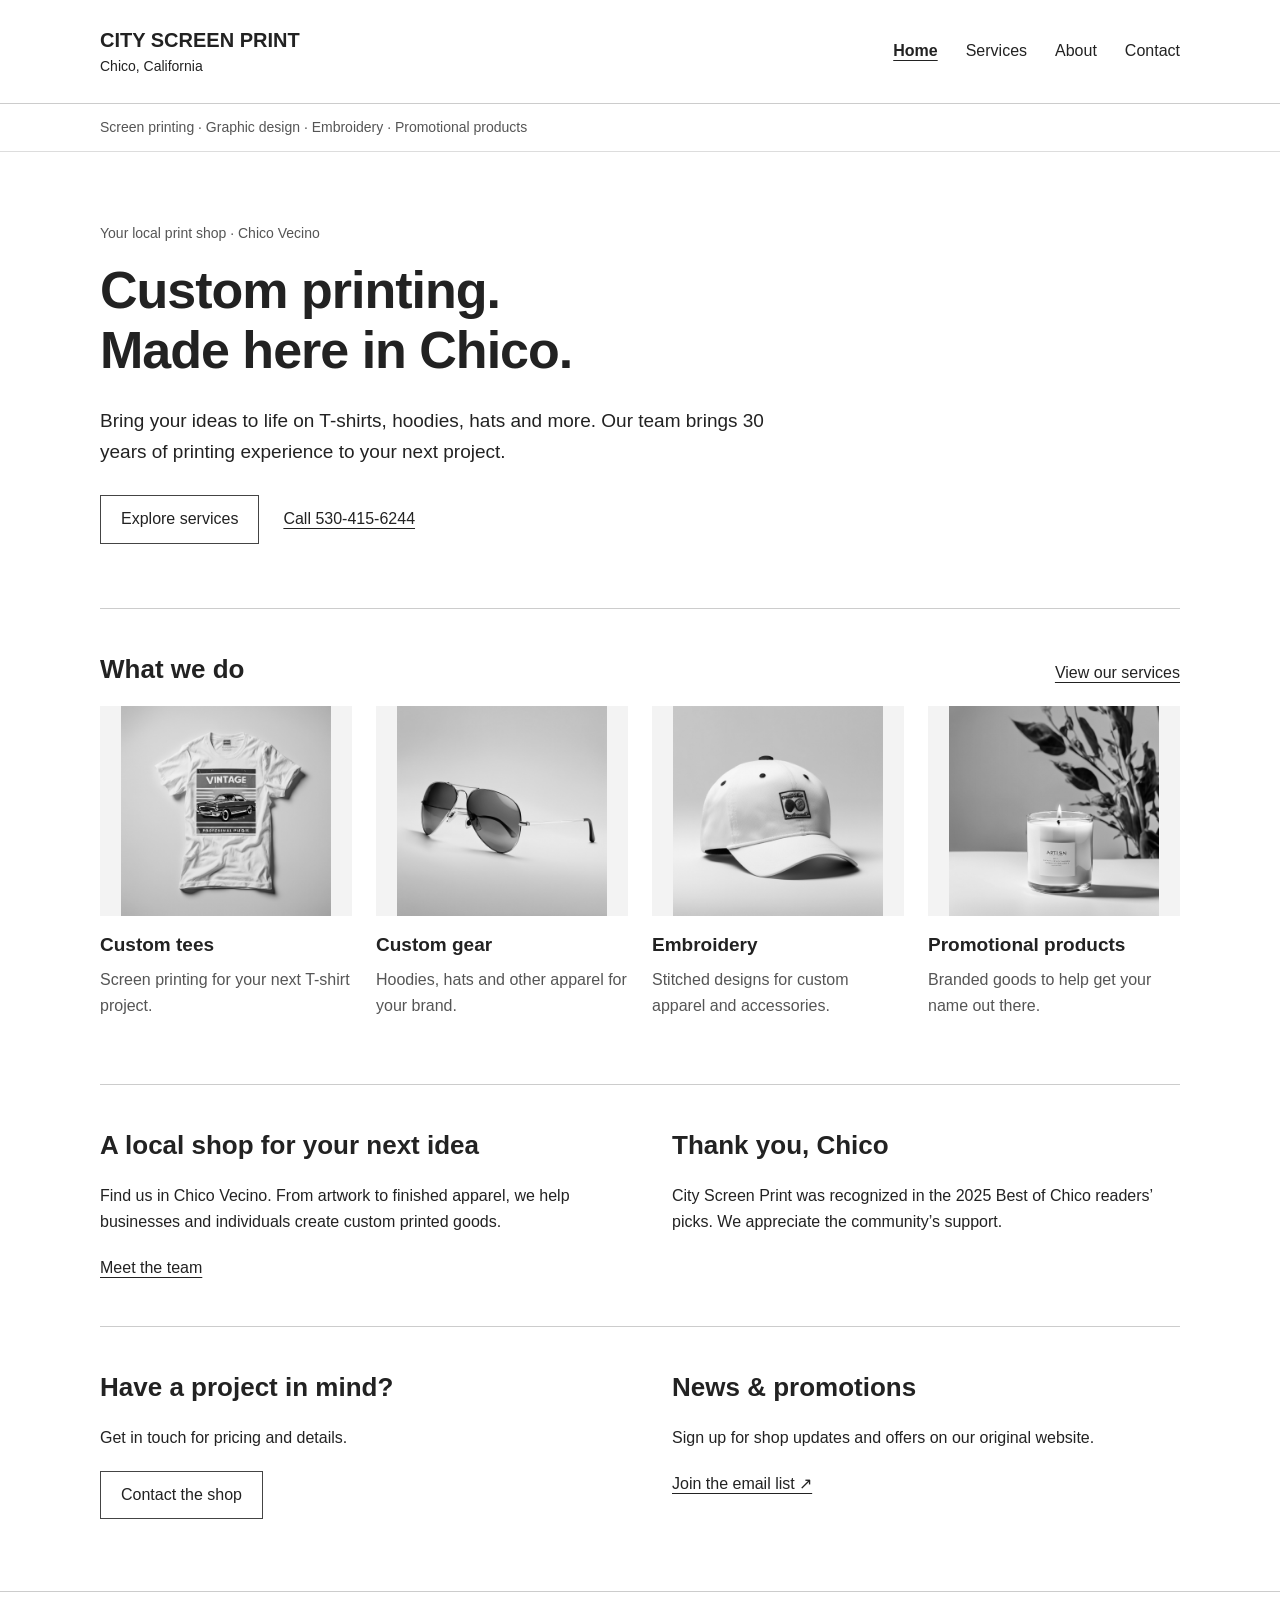
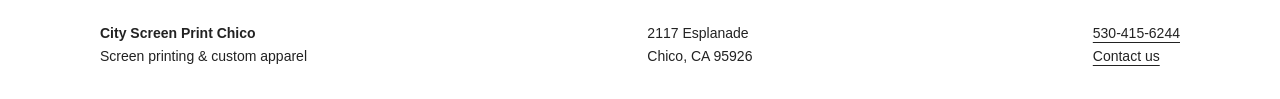
==== index.html @ 91cf28b9 "Publish City Screen Print static website" ====
<!doctype html><html lang="en"><head><meta charset="utf-8"><meta name="viewport" content="width=device-width,initial-scale=1"><title>Home | City Screen Print Chico</title><meta name="description" content="Screen printing, graphic design, embroidery and promotional products in Chico, California."><link rel="stylesheet" href="styles.css"><link rel="icon" type="image/svg+xml" href="data:image/svg+xml,%3Csvg xmlns='http://www.w3.org/2000/svg' viewBox='0 0 32 32'%3E%3Crect width='32' height='32' fill='%23222'/%3E%3Ctext x='16' y='23' text-anchor='middle' fill='white' font-family='Arial' font-size='22'%3EC%3C/text%3E%3C/svg%3E"></head><body><a class="skip" href="#main">Skip to content</a><header><div class="wrap header"><a class="brand" href="index.html">CITY SCREEN PRINT<small>Chico, California</small></a><nav aria-label="Main navigation"><a href="index.html" aria-current="page">Home</a><a href="services.html">Services</a><a href="about.html">About</a><a href="contact.html">Contact</a></nav></div></header><div class="strap"><div class="wrap">Screen printing · Graphic design · Embroidery · Promotional products</div></div><main id="main" class="wrap"><div class="hero"><p class="eyebrow">Your local print shop · Chico Vecino</p><h1>Custom printing.<br>Made here in Chico.</h1><p class="lead">Bring your ideas to life on T-shirts, hoodies, hats and more. Our team brings 30 years of printing experience to your next project.</p><div class="actions"><a class="button" href="services.html">Explore services</a><a href="tel:+15304156244">Call 530-415-6244</a></div></div><section class="band"><div class="section-top"><h2>What we do</h2><a href="services.html">View our services</a></div><div class="grid"><article><img src="assets/tees.png" alt="Custom tees" width="286" height="335"><h3>Custom tees</h3><p>Screen printing for your next T-shirt project.</p></article><article><img src="assets/gear.png" alt="Custom gear" width="286" height="335"><h3>Custom gear</h3><p>Hoodies, hats and other apparel for your brand.</p></article><article><img src="assets/embroidery.png" alt="Embroidery" width="286" height="335"><h3>Embroidery</h3><p>Stitched designs for custom apparel and accessories.</p></article><article><img src="assets/goods.png" alt="Promotional products" width="286" height="335"><h3>Promotional products</h3><p>Branded goods to help get your name out there.</p></article></div></section><section class="band split"><div><h2>A local shop for your next idea</h2><p>Find us in Chico Vecino. From artwork to finished apparel, we help businesses and individuals create custom printed goods.</p><a href="about.html">Meet the team</a></div><div><h2>Thank you, Chico</h2><p>City Screen Print was recognized in the 2025 Best of Chico readers’ picks. We appreciate the community’s support.</p></div></section><section class="band split"><div><h2>Have a project in mind?</h2><p>Get in touch for pricing and details.</p><a class="button" href="contact.html">Contact the shop</a></div><div><h2>News & promotions</h2><p>Sign up for shop updates and offers on our original website.</p><a href="https://www.cityscreenprintchico.com/home" target="_blank" rel="noopener">Join the email list ↗</a></div></section></main><footer><div class="wrap footer"><div><strong>City Screen Print Chico</strong><br>Screen printing & custom apparel</div><address>2117 Esplanade<br>Chico, CA 95926</address><div><a href="tel:+15304156244">530-415-6244</a><br><a href="contact.html">Contact us</a></div></div></footer></body></html>
---- styles.css ----
*{box-sizing:border-box}html{scroll-behavior:smooth}body{margin:0;background:#fff;color:#222;font:16px/1.65 Arial,Helvetica,sans-serif}a{color:inherit;text-underline-offset:4px}a:hover{color:#666}a:focus-visible,button:focus-visible{outline:2px solid #222;outline-offset:5px}.wrap{width:min(1080px,calc(100% - 48px));margin:auto}header{border-bottom:1px solid #ccc}.header{display:flex;align-items:center;justify-content:space-between;gap:30px;padding:28px 0}.brand{font-size:20px;font-weight:bold;line-height:1.2;text-decoration:none}.brand small{display:block;font-size:14px;font-weight:normal;margin-top:6px}nav{display:flex;gap:28px;flex-wrap:wrap}nav a{text-decoration:none}nav a[aria-current=page]{text-decoration:underline;font-weight:bold}.strap{padding:12px 0;border-bottom:1px solid #ddd;font-size:14px;color:#555}.hero{padding:70px 0 64px;max-width:750px}.eyebrow{font-size:14px;color:#555;margin:0 0 16px}h1{font-size:clamp(32px,5vw,52px);line-height:1.15;letter-spacing:-1px;margin:0 0 24px}h2{font-size:26px;line-height:1.3;margin:0 0 20px}h3{font-size:19px;line-height:1.4;margin:16px 0 8px}p{margin:0 0 20px}.lead{font-size:19px;max-width:670px}.button{display:inline-block;border:1px solid #444;padding:10px 20px;text-decoration:none;font:inherit;background:white}.button:hover{background:#eee;color:#222}.actions{display:flex;align-items:center;gap:24px;flex-wrap:wrap;margin-top:28px}section.band{padding:44px 0;border-top:1px solid #ccc}.section-top{display:flex;justify-content:space-between;align-items:baseline;gap:20px}.grid{display:grid;grid-template-columns:repeat(4,1fr);gap:24px}.grid img{display:block;width:100%;height:210px;object-fit:contain;filter:grayscale(1);background:#f3f3f3}.grid p{font-size:16px;color:#555}.split{display:grid;grid-template-columns:1fr 1fr;gap:64px}.portrait{width:100%;max-height:420px;object-fit:cover;filter:grayscale(1)}.muted{color:#555}.notice{border:1px solid #ccc;padding:24px}.page{padding:60px 0}.page>h1{margin-bottom:24px}.page-intro{max-width:700px;margin-bottom:40px}footer{border-top:1px solid #ccc;padding:30px 0;margin-top:28px}.footer{display:flex;justify-content:space-between;gap:24px;flex-wrap:wrap;font-size:14px}address{font-style:normal}.skip{position:absolute;left:16px;top:-100px;background:#fff;padding:10px}.skip:focus{top:10px} @media(max-width:700px){.wrap{width:calc(100% - 32px)}.header{align-items:flex-start;flex-direction:column;gap:24px;padding:24px 0}nav{gap:24px}.strap{font-size:12px}.hero{padding:44px 0}.grid{grid-template-columns:repeat(2,1fr);gap:20px}.grid img{height:180px}.split{grid-template-columns:1fr;gap:30px}.page{padding:40px 0}.section-top{display:block}.section-top>a{display:inline-block;margin-bottom:22px}}@media(prefers-reduced-motion:reduce){html{scroll-behavior:auto}}
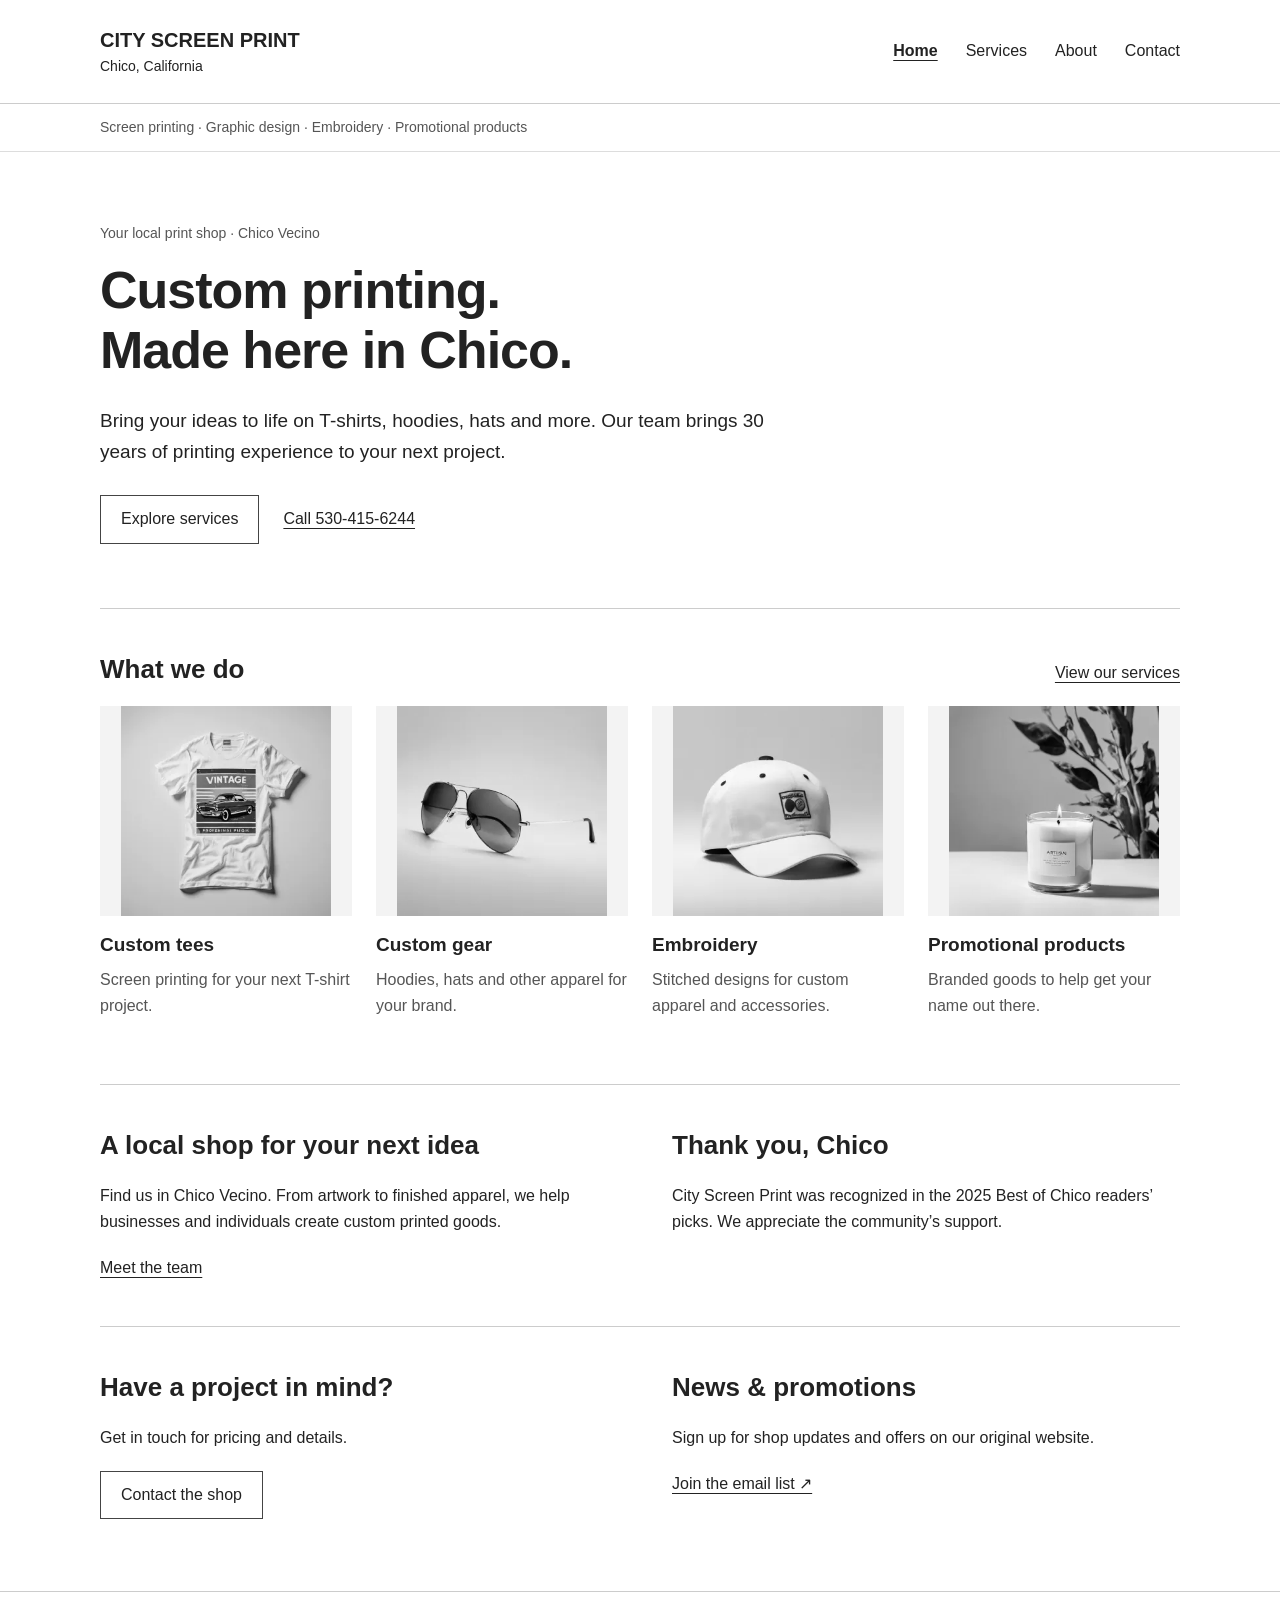
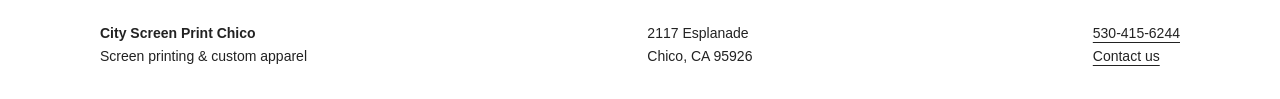
==== commit e89a863e: "Optimize images with responsive WebP and lazy loading" ====
--- a/index.html
+++ b/index.html
@@ -1 +1 @@
-<!doctype html><html lang="en"><head><meta charset="utf-8"><meta name="viewport" content="width=device-width,initial-scale=1"><title>Home | City Screen Print Chico</title><meta name="description" content="Screen printing, graphic design, embroidery and promotional products in Chico, California."><link rel="stylesheet" href="styles.css"><link rel="icon" type="image/svg+xml" href="data:image/svg+xml,%3Csvg xmlns='http://www.w3.org/2000/svg' viewBox='0 0 32 32'%3E%3Crect width='32' height='32' fill='%23222'/%3E%3Ctext x='16' y='23' text-anchor='middle' fill='white' font-family='Arial' font-size='22'%3EC%3C/text%3E%3C/svg%3E"></head><body><a class="skip" href="#main">Skip to content</a><header><div class="wrap header"><a class="brand" href="index.html">CITY SCREEN PRINT<small>Chico, California</small></a><nav aria-label="Main navigation"><a href="index.html" aria-current="page">Home</a><a href="services.html">Services</a><a href="about.html">About</a><a href="contact.html">Contact</a></nav></div></header><div class="strap"><div class="wrap">Screen printing · Graphic design · Embroidery · Promotional products</div></div><main id="main" class="wrap"><div class="hero"><p class="eyebrow">Your local print shop · Chico Vecino</p><h1>Custom printing.<br>Made here in Chico.</h1><p class="lead">Bring your ideas to life on T-shirts, hoodies, hats and more. Our team brings 30 years of printing experience to your next project.</p><div class="actions"><a class="button" href="services.html">Explore services</a><a href="tel:+15304156244">Call 530-415-6244</a></div></div><section class="band"><div class="section-top"><h2>What we do</h2><a href="services.html">View our services</a></div><div class="grid"><article><img src="assets/tees.png" alt="Custom tees" width="286" height="335"><h3>Custom tees</h3><p>Screen printing for your next T-shirt project.</p></article><article><img src="assets/gear.png" alt="Custom gear" width="286" height="335"><h3>Custom gear</h3><p>Hoodies, hats and other apparel for your brand.</p></article><article><img src="assets/embroidery.png" alt="Embroidery" width="286" height="335"><h3>Embroidery</h3><p>Stitched designs for custom apparel and accessories.</p></article><article><img src="assets/goods.png" alt="Promotional products" width="286" height="335"><h3>Promotional products</h3><p>Branded goods to help get your name out there.</p></article></div></section><section class="band split"><div><h2>A local shop for your next idea</h2><p>Find us in Chico Vecino. From artwork to finished apparel, we help businesses and individuals create custom printed goods.</p><a href="about.html">Meet the team</a></div><div><h2>Thank you, Chico</h2><p>City Screen Print was recognized in the 2025 Best of Chico readers’ picks. We appreciate the community’s support.</p></div></section><section class="band split"><div><h2>Have a project in mind?</h2><p>Get in touch for pricing and details.</p><a class="button" href="contact.html">Contact the shop</a></div><div><h2>News & promotions</h2><p>Sign up for shop updates and offers on our original website.</p><a href="https://www.cityscreenprintchico.com/home" target="_blank" rel="noopener">Join the email list ↗</a></div></section></main><footer><div class="wrap footer"><div><strong>City Screen Print Chico</strong><br>Screen printing & custom apparel</div><address>2117 Esplanade<br>Chico, CA 95926</address><div><a href="tel:+15304156244">530-415-6244</a><br><a href="contact.html">Contact us</a></div></div></footer></body></html>+<!doctype html><html lang="en"><head><meta charset="utf-8"><meta name="viewport" content="width=device-width,initial-scale=1"><title>Home | City Screen Print Chico</title><meta name="description" content="Screen printing, graphic design, embroidery and promotional products in Chico, California."><link rel="stylesheet" href="./styles.css"><link rel="icon" type="image/svg+xml" href="data:image/svg+xml,%3Csvg xmlns='http://www.w3.org/2000/svg' viewBox='0 0 32 32'%3E%3Crect width='32' height='32' fill='%23222'/%3E%3Ctext x='16' y='23' text-anchor='middle' fill='white' font-family='Arial' font-size='22'%3EC%3C/text%3E%3C/svg%3E"><script src="./bigDrumUtilities.js"></script></head><body><a class="skip" href="#main">Skip to content</a><header><div class="wrap header"><a class="brand" href="./">CITY SCREEN PRINT<small>Chico, California</small></a><nav aria-label="Main navigation"><a href="./" aria-current="page">Home</a><a href="./services/">Services</a><a href="./about/">About</a><a href="./contact/">Contact</a></nav></div></header><div class="strap"><div class="wrap">Screen printing · Graphic design · Embroidery · Promotional products</div></div><main id="main" class="wrap"><div class="hero"><p class="eyebrow">Your local print shop · Chico Vecino</p><h1>Custom printing.<br>Made here in Chico.</h1><p class="lead">Bring your ideas to life on T-shirts, hoodies, hats and more. Our team brings 30 years of printing experience to your next project.</p><div class="actions"><a class="button" href="./services/">Explore services</a><a href="tel:+15304156244">Call 530-415-6244</a></div></div><section class="band"><div class="section-top"><h2>What we do</h2><a href="./services/">View our services</a></div><div class="grid"><article><img src="./assets/tees.webp" alt="Custom tees" width="286" height="335" srcset="./assets/tees-small.webp 320w, ./assets/tees.webp 640w" sizes="(max-width: 700px) calc((100vw - 52px) / 2), (max-width: 1128px) calc((100vw - 120px) / 4), 252px" decoding="async" loading="lazy"><h3>Custom tees</h3><p>Screen printing for your next T-shirt project.</p></article><article><img src="./assets/gear.webp" alt="Custom gear" width="286" height="335" srcset="./assets/gear-small.webp 320w, ./assets/gear.webp 640w" sizes="(max-width: 700px) calc((100vw - 52px) / 2), (max-width: 1128px) calc((100vw - 120px) / 4), 252px" decoding="async" loading="lazy"><h3>Custom gear</h3><p>Hoodies, hats and other apparel for your brand.</p></article><article><img src="./assets/embroidery.webp" alt="Embroidery" width="286" height="335" srcset="./assets/embroidery-small.webp 320w, ./assets/embroidery.webp 640w" sizes="(max-width: 700px) calc((100vw - 52px) / 2), (max-width: 1128px) calc((100vw - 120px) / 4), 252px" decoding="async" loading="lazy"><h3>Embroidery</h3><p>Stitched designs for custom apparel and accessories.</p></article><article><img src="./assets/goods.webp" alt="Promotional products" width="286" height="335" srcset="./assets/goods-small.webp 320w, ./assets/goods.webp 640w" sizes="(max-width: 700px) calc((100vw - 52px) / 2), (max-width: 1128px) calc((100vw - 120px) / 4), 252px" decoding="async" loading="lazy"><h3>Promotional products</h3><p>Branded goods to help get your name out there.</p></article></div></section><section class="band split"><div><h2>A local shop for your next idea</h2><p>Find us in Chico Vecino. From artwork to finished apparel, we help businesses and individuals create custom printed goods.</p><a href="./about/">Meet the team</a></div><div><h2>Thank you, Chico</h2><p>City Screen Print was recognized in the 2025 Best of Chico readers’ picks. We appreciate the community’s support.</p></div></section><section class="band split"><div><h2>Have a project in mind?</h2><p>Get in touch for pricing and details.</p><a class="button" href="./contact/">Contact the shop</a></div><div><h2>News & promotions</h2><p>Sign up for shop updates and offers on our original website.</p><a href="https://www.cityscreenprintchico.com/home" target="_blank" rel="noopener">Join the email list ↗</a></div></section></main><footer><div class="wrap footer"><div><strong>City Screen Print Chico</strong><br>Screen printing & custom apparel</div><address>2117 Esplanade<br>Chico, CA 95926</address><div><a href="tel:+15304156244">530-415-6244</a><br><a href="./contact/">Contact us</a></div></div></footer></body></html>
--- a/styles.css
+++ b/styles.css
@@ -1 +1,3 @@
-*{box-sizing:border-box}html{scroll-behavior:smooth}body{margin:0;background:#fff;color:#222;font:16px/1.65 Arial,Helvetica,sans-serif}a{color:inherit;text-underline-offset:4px}a:hover{color:#666}a:focus-visible,button:focus-visible{outline:2px solid #222;outline-offset:5px}.wrap{width:min(1080px,calc(100% - 48px));margin:auto}header{border-bottom:1px solid #ccc}.header{display:flex;align-items:center;justify-content:space-between;gap:30px;padding:28px 0}.brand{font-size:20px;font-weight:bold;line-height:1.2;text-decoration:none}.brand small{display:block;font-size:14px;font-weight:normal;margin-top:6px}nav{display:flex;gap:28px;flex-wrap:wrap}nav a{text-decoration:none}nav a[aria-current=page]{text-decoration:underline;font-weight:bold}.strap{padding:12px 0;border-bottom:1px solid #ddd;font-size:14px;color:#555}.hero{padding:70px 0 64px;max-width:750px}.eyebrow{font-size:14px;color:#555;margin:0 0 16px}h1{font-size:clamp(32px,5vw,52px);line-height:1.15;letter-spacing:-1px;margin:0 0 24px}h2{font-size:26px;line-height:1.3;margin:0 0 20px}h3{font-size:19px;line-height:1.4;margin:16px 0 8px}p{margin:0 0 20px}.lead{font-size:19px;max-width:670px}.button{display:inline-block;border:1px solid #444;padding:10px 20px;text-decoration:none;font:inherit;background:white}.button:hover{background:#eee;color:#222}.actions{display:flex;align-items:center;gap:24px;flex-wrap:wrap;margin-top:28px}section.band{padding:44px 0;border-top:1px solid #ccc}.section-top{display:flex;justify-content:space-between;align-items:baseline;gap:20px}.grid{display:grid;grid-template-columns:repeat(4,1fr);gap:24px}.grid img{display:block;width:100%;height:210px;object-fit:contain;filter:grayscale(1);background:#f3f3f3}.grid p{font-size:16px;color:#555}.split{display:grid;grid-template-columns:1fr 1fr;gap:64px}.portrait{width:100%;max-height:420px;object-fit:cover;filter:grayscale(1)}.muted{color:#555}.notice{border:1px solid #ccc;padding:24px}.page{padding:60px 0}.page>h1{margin-bottom:24px}.page-intro{max-width:700px;margin-bottom:40px}footer{border-top:1px solid #ccc;padding:30px 0;margin-top:28px}.footer{display:flex;justify-content:space-between;gap:24px;flex-wrap:wrap;font-size:14px}address{font-style:normal}.skip{position:absolute;left:16px;top:-100px;background:#fff;padding:10px}.skip:focus{top:10px} @media(max-width:700px){.wrap{width:calc(100% - 32px)}.header{align-items:flex-start;flex-direction:column;gap:24px;padding:24px 0}nav{gap:24px}.strap{font-size:12px}.hero{padding:44px 0}.grid{grid-template-columns:repeat(2,1fr);gap:20px}.grid img{height:180px}.split{grid-template-columns:1fr;gap:30px}.page{padding:40px 0}.section-top{display:block}.section-top>a{display:inline-block;margin-bottom:22px}}@media(prefers-reduced-motion:reduce){html{scroll-behavior:auto}}+*{box-sizing:border-box}html{scroll-behavior:smooth}body{margin:0;background:#fff;color:#222;font:16px/1.65 Arial,Helvetica,sans-serif}a{color:inherit;text-underline-offset:4px}a:hover{color:#666}a:focus-visible,button:focus-visible{outline:2px solid #222;outline-offset:5px}.wrap{width:min(1080px,calc(100% - 48px));margin:auto}header{border-bottom:1px solid #ccc}.header{display:flex;align-items:center;justify-content:space-between;gap:30px;padding:28px 0}.brand{font-size:20px;font-weight:bold;line-height:1.2;text-decoration:none}.brand small{display:block;font-size:14px;font-weight:normal;margin-top:6px}nav{display:flex;gap:28px;flex-wrap:wrap}nav a{text-decoration:none}nav a[aria-current=page]{text-decoration:underline;font-weight:bold}.strap{padding:12px 0;border-bottom:1px solid #ddd;font-size:14px;color:#555}.hero{padding:70px 0 64px;max-width:750px}.eyebrow{font-size:14px;color:#555;margin:0 0 16px}h1{font-size:clamp(32px,5vw,52px);line-height:1.15;letter-spacing:-1px;margin:0 0 24px}h2{font-size:26px;line-height:1.3;margin:0 0 20px}h3{font-size:19px;line-height:1.4;margin:16px 0 8px}p{margin:0 0 20px}.lead{font-size:19px;max-width:670px}.button{display:inline-block;border:1px solid #444;padding:10px 20px;text-decoration:none;font:inherit;background:white}.button:hover{background:#eee;color:#222}.actions{display:flex;align-items:center;gap:24px;flex-wrap:wrap;margin-top:28px}section.band{padding:44px 0;border-top:1px solid #ccc}.section-top{display:flex;justify-content:space-between;align-items:baseline;gap:20px}.grid{display:grid;grid-template-columns:repeat(4,1fr);gap:24px}.grid img{display:block;width:100%;height:210px;object-fit:contain;filter:grayscale(1);background:#f3f3f3}.grid p{font-size:16px;color:#555}.split{display:grid;grid-template-columns:1fr 1fr;gap:64px}.portrait{width:100%;max-height:420px;object-fit:cover;filter:grayscale(1)}.muted{color:#555}.notice{border:1px solid #ccc;padding:24px}.page{padding:60px 0}.page>h1{margin-bottom:24px}.page-intro{max-width:700px;margin-bottom:40px}footer{border-top:1px solid #ccc;padding:30px 0;margin-top:28px}.footer{display:flex;justify-content:space-between;gap:24px;flex-wrap:wrap;font-size:14px}address{font-style:normal}.skip{position:absolute;left:16px;top:-100px;background:#fff;padding:10px}.skip:focus{top:10px} @media(max-width:700px){.wrap{width:calc(100% - 32px)}.header{align-items:flex-start;flex-direction:column;gap:24px;padding:24px 0}nav{gap:24px}.strap{font-size:12px}.hero{padding:44px 0}.grid{grid-template-columns:repeat(2,1fr);gap:20px}.grid img{height:180px}.split{grid-template-columns:1fr;gap:30px}.page{padding:40px 0}.section-top{display:block}.section-top>a{display:inline-block;margin-bottom:22px}}@media(prefers-reduced-motion:reduce){html{scroll-behavior:auto}}
+/* Contact form: full-width controls stay within the mobile layout. */
+.contact-form{display:grid;gap:18px}.form-field{display:grid;gap:6px}.form-field label{font-weight:bold}.form-field label .muted{font-weight:normal}.form-field input,.form-field textarea{width:100%;min-width:0;border:1px solid #aaa;border-radius:0;padding:10px 12px;font:inherit;color:inherit;background:#fff}.form-field textarea{resize:vertical}.form-field input:focus-visible,.form-field textarea:focus-visible{outline:2px solid #222;outline-offset:3px}.contact-form p{margin:0;font-size:14px}.contact-form .button{justify-self:start}.contact-form .button:disabled{color:#777;border-color:#bbb;background:#f3f3f3;cursor:not-allowed}
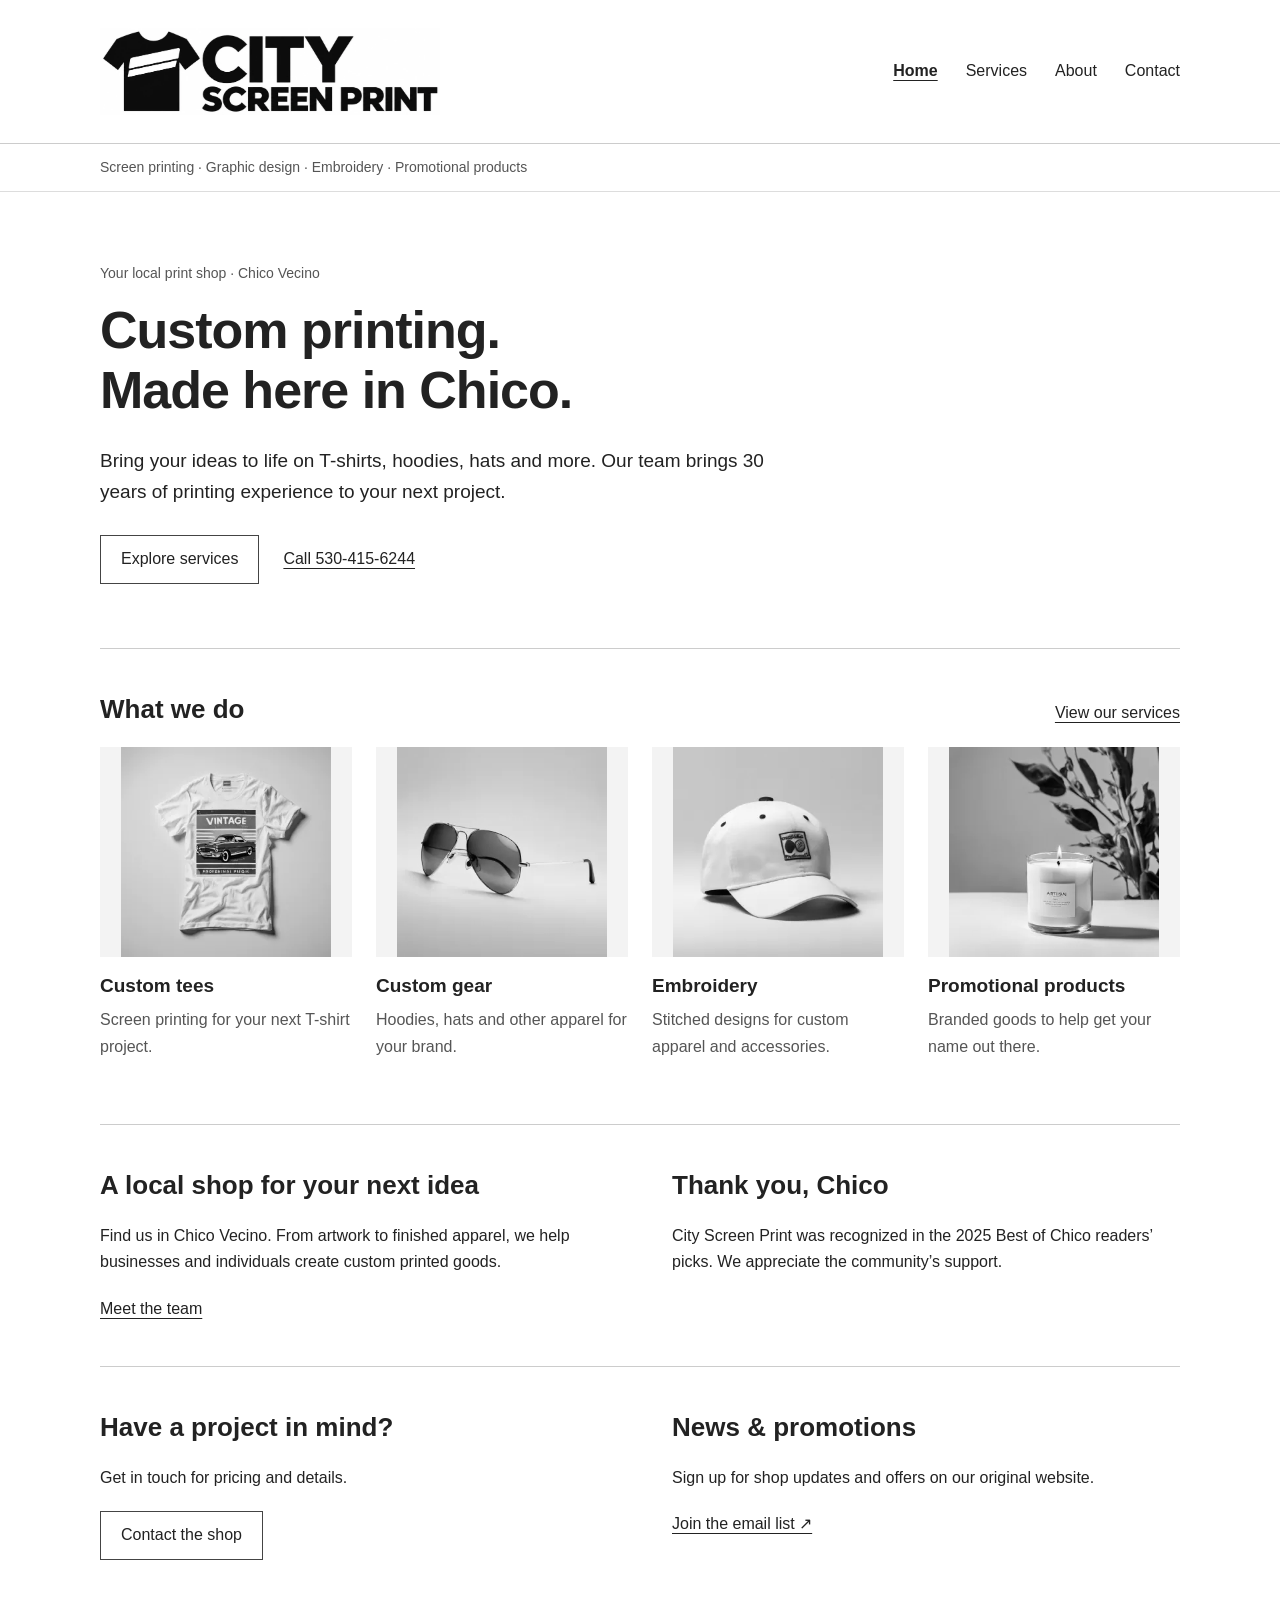
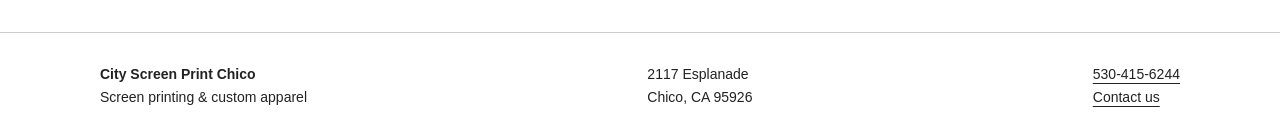
==== commit ca71c8ab: "Use new T-shirt and squeegee logo throughout site" ====
--- a/index.html
+++ b/index.html
@@ -1 +1 @@
-<!doctype html><html lang="en"><head><meta charset="utf-8"><meta name="viewport" content="width=device-width,initial-scale=1"><title>Home | City Screen Print Chico</title><meta name="description" content="Screen printing, graphic design, embroidery and promotional products in Chico, California."><link rel="stylesheet" href="./styles.css"><link rel="icon" type="image/svg+xml" href="data:image/svg+xml,%3Csvg xmlns='http://www.w3.org/2000/svg' viewBox='0 0 32 32'%3E%3Crect width='32' height='32' fill='%23222'/%3E%3Ctext x='16' y='23' text-anchor='middle' fill='white' font-family='Arial' font-size='22'%3EC%3C/text%3E%3C/svg%3E"><script src="./bigDrumUtilities.js"></script></head><body><a class="skip" href="#main">Skip to content</a><header><div class="wrap header"><a class="brand" href="./">CITY SCREEN PRINT<small>Chico, California</small></a><nav aria-label="Main navigation"><a href="./" aria-current="page">Home</a><a href="./services/">Services</a><a href="./about/">About</a><a href="./contact/">Contact</a></nav></div></header><div class="strap"><div class="wrap">Screen printing · Graphic design · Embroidery · Promotional products</div></div><main id="main" class="wrap"><div class="hero"><p class="eyebrow">Your local print shop · Chico Vecino</p><h1>Custom printing.<br>Made here in Chico.</h1><p class="lead">Bring your ideas to life on T-shirts, hoodies, hats and more. Our team brings 30 years of printing experience to your next project.</p><div class="actions"><a class="button" href="./services/">Explore services</a><a href="tel:+15304156244">Call 530-415-6244</a></div></div><section class="band"><div class="section-top"><h2>What we do</h2><a href="./services/">View our services</a></div><div class="grid"><article><img src="./assets/tees.webp" alt="Custom tees" width="286" height="335" srcset="./assets/tees-small.webp 320w, ./assets/tees.webp 640w" sizes="(max-width: 700px) calc((100vw - 52px) / 2), (max-width: 1128px) calc((100vw - 120px) / 4), 252px" decoding="async" loading="lazy"><h3>Custom tees</h3><p>Screen printing for your next T-shirt project.</p></article><article><img src="./assets/gear.webp" alt="Custom gear" width="286" height="335" srcset="./assets/gear-small.webp 320w, ./assets/gear.webp 640w" sizes="(max-width: 700px) calc((100vw - 52px) / 2), (max-width: 1128px) calc((100vw - 120px) / 4), 252px" decoding="async" loading="lazy"><h3>Custom gear</h3><p>Hoodies, hats and other apparel for your brand.</p></article><article><img src="./assets/embroidery.webp" alt="Embroidery" width="286" height="335" srcset="./assets/embroidery-small.webp 320w, ./assets/embroidery.webp 640w" sizes="(max-width: 700px) calc((100vw - 52px) / 2), (max-width: 1128px) calc((100vw - 120px) / 4), 252px" decoding="async" loading="lazy"><h3>Embroidery</h3><p>Stitched designs for custom apparel and accessories.</p></article><article><img src="./assets/goods.webp" alt="Promotional products" width="286" height="335" srcset="./assets/goods-small.webp 320w, ./assets/goods.webp 640w" sizes="(max-width: 700px) calc((100vw - 52px) / 2), (max-width: 1128px) calc((100vw - 120px) / 4), 252px" decoding="async" loading="lazy"><h3>Promotional products</h3><p>Branded goods to help get your name out there.</p></article></div></section><section class="band split"><div><h2>A local shop for your next idea</h2><p>Find us in Chico Vecino. From artwork to finished apparel, we help businesses and individuals create custom printed goods.</p><a href="./about/">Meet the team</a></div><div><h2>Thank you, Chico</h2><p>City Screen Print was recognized in the 2025 Best of Chico readers’ picks. We appreciate the community’s support.</p></div></section><section class="band split"><div><h2>Have a project in mind?</h2><p>Get in touch for pricing and details.</p><a class="button" href="./contact/">Contact the shop</a></div><div><h2>News & promotions</h2><p>Sign up for shop updates and offers on our original website.</p><a href="https://www.cityscreenprintchico.com/home" target="_blank" rel="noopener">Join the email list ↗</a></div></section></main><footer><div class="wrap footer"><div><strong>City Screen Print Chico</strong><br>Screen printing & custom apparel</div><address>2117 Esplanade<br>Chico, CA 95926</address><div><a href="tel:+15304156244">530-415-6244</a><br><a href="./contact/">Contact us</a></div></div></footer></body></html>+<!doctype html><html lang="en"><head><meta charset="utf-8"><meta name="viewport" content="width=device-width,initial-scale=1"><title>Home | City Screen Print Chico</title><meta name="description" content="Screen printing, graphic design, embroidery and promotional products in Chico, California."><link rel="stylesheet" href="./styles.css"><link rel="icon" type="image/svg+xml" href="data:image/svg+xml,%3Csvg xmlns='http://www.w3.org/2000/svg' viewBox='0 0 32 32'%3E%3Crect width='32' height='32' fill='%23222'/%3E%3Ctext x='16' y='23' text-anchor='middle' fill='white' font-family='Arial' font-size='22'%3EC%3C/text%3E%3C/svg%3E"><script src="./bigDrumUtilities.js"></script></head><body><a class="skip" href="#main">Skip to content</a><header><div class="wrap header"><a class="brand" href="./"><img src="./assets/city-screen-print-logo.webp" alt="City Screen Print — Chico, California" width="1020" height="261" fetchpriority="high"></a><nav aria-label="Main navigation"><a href="./" aria-current="page">Home</a><a href="./services/">Services</a><a href="./about/">About</a><a href="./contact/">Contact</a></nav></div></header><div class="strap"><div class="wrap">Screen printing · Graphic design · Embroidery · Promotional products</div></div><main id="main" class="wrap"><div class="hero"><p class="eyebrow">Your local print shop · Chico Vecino</p><h1>Custom printing.<br>Made here in Chico.</h1><p class="lead">Bring your ideas to life on T-shirts, hoodies, hats and more. Our team brings 30 years of printing experience to your next project.</p><div class="actions"><a class="button" href="./services/">Explore services</a><a href="tel:+15304156244">Call 530-415-6244</a></div></div><section class="band"><div class="section-top"><h2>What we do</h2><a href="./services/">View our services</a></div><div class="grid"><article><img src="./assets/tees.webp" alt="Custom tees" width="286" height="335" srcset="./assets/tees-small.webp 320w, ./assets/tees.webp 640w" sizes="(max-width: 700px) calc((100vw - 52px) / 2), (max-width: 1128px) calc((100vw - 120px) / 4), 252px" decoding="async" loading="lazy"><h3>Custom tees</h3><p>Screen printing for your next T-shirt project.</p></article><article><img src="./assets/gear.webp" alt="Custom gear" width="286" height="335" srcset="./assets/gear-small.webp 320w, ./assets/gear.webp 640w" sizes="(max-width: 700px) calc((100vw - 52px) / 2), (max-width: 1128px) calc((100vw - 120px) / 4), 252px" decoding="async" loading="lazy"><h3>Custom gear</h3><p>Hoodies, hats and other apparel for your brand.</p></article><article><img src="./assets/embroidery.webp" alt="Embroidery" width="286" height="335" srcset="./assets/embroidery-small.webp 320w, ./assets/embroidery.webp 640w" sizes="(max-width: 700px) calc((100vw - 52px) / 2), (max-width: 1128px) calc((100vw - 120px) / 4), 252px" decoding="async" loading="lazy"><h3>Embroidery</h3><p>Stitched designs for custom apparel and accessories.</p></article><article><img src="./assets/goods.webp" alt="Promotional products" width="286" height="335" srcset="./assets/goods-small.webp 320w, ./assets/goods.webp 640w" sizes="(max-width: 700px) calc((100vw - 52px) / 2), (max-width: 1128px) calc((100vw - 120px) / 4), 252px" decoding="async" loading="lazy"><h3>Promotional products</h3><p>Branded goods to help get your name out there.</p></article></div></section><section class="band split"><div><h2>A local shop for your next idea</h2><p>Find us in Chico Vecino. From artwork to finished apparel, we help businesses and individuals create custom printed goods.</p><a href="./about/">Meet the team</a></div><div><h2>Thank you, Chico</h2><p>City Screen Print was recognized in the 2025 Best of Chico readers’ picks. We appreciate the community’s support.</p></div></section><section class="band split"><div><h2>Have a project in mind?</h2><p>Get in touch for pricing and details.</p><a class="button" href="./contact/">Contact the shop</a></div><div><h2>News & promotions</h2><p>Sign up for shop updates and offers on our original website.</p><a href="https://www.cityscreenprintchico.com/home" target="_blank" rel="noopener">Join the email list ↗</a></div></section></main><footer><div class="wrap footer"><div><strong>City Screen Print Chico</strong><br>Screen printing & custom apparel</div><address>2117 Esplanade<br>Chico, CA 95926</address><div><a href="tel:+15304156244">530-415-6244</a><br><a href="./contact/">Contact us</a></div></div></footer></body></html>
--- a/styles.css
+++ b/styles.css
@@ -1,3 +1,6 @@
 *{box-sizing:border-box}html{scroll-behavior:smooth}body{margin:0;background:#fff;color:#222;font:16px/1.65 Arial,Helvetica,sans-serif}a{color:inherit;text-underline-offset:4px}a:hover{color:#666}a:focus-visible,button:focus-visible{outline:2px solid #222;outline-offset:5px}.wrap{width:min(1080px,calc(100% - 48px));margin:auto}header{border-bottom:1px solid #ccc}.header{display:flex;align-items:center;justify-content:space-between;gap:30px;padding:28px 0}.brand{font-size:20px;font-weight:bold;line-height:1.2;text-decoration:none}.brand small{display:block;font-size:14px;font-weight:normal;margin-top:6px}nav{display:flex;gap:28px;flex-wrap:wrap}nav a{text-decoration:none}nav a[aria-current=page]{text-decoration:underline;font-weight:bold}.strap{padding:12px 0;border-bottom:1px solid #ddd;font-size:14px;color:#555}.hero{padding:70px 0 64px;max-width:750px}.eyebrow{font-size:14px;color:#555;margin:0 0 16px}h1{font-size:clamp(32px,5vw,52px);line-height:1.15;letter-spacing:-1px;margin:0 0 24px}h2{font-size:26px;line-height:1.3;margin:0 0 20px}h3{font-size:19px;line-height:1.4;margin:16px 0 8px}p{margin:0 0 20px}.lead{font-size:19px;max-width:670px}.button{display:inline-block;border:1px solid #444;padding:10px 20px;text-decoration:none;font:inherit;background:white}.button:hover{background:#eee;color:#222}.actions{display:flex;align-items:center;gap:24px;flex-wrap:wrap;margin-top:28px}section.band{padding:44px 0;border-top:1px solid #ccc}.section-top{display:flex;justify-content:space-between;align-items:baseline;gap:20px}.grid{display:grid;grid-template-columns:repeat(4,1fr);gap:24px}.grid img{display:block;width:100%;height:210px;object-fit:contain;filter:grayscale(1);background:#f3f3f3}.grid p{font-size:16px;color:#555}.split{display:grid;grid-template-columns:1fr 1fr;gap:64px}.portrait{width:100%;max-height:420px;object-fit:cover;filter:grayscale(1)}.muted{color:#555}.notice{border:1px solid #ccc;padding:24px}.page{padding:60px 0}.page>h1{margin-bottom:24px}.page-intro{max-width:700px;margin-bottom:40px}footer{border-top:1px solid #ccc;padding:30px 0;margin-top:28px}.footer{display:flex;justify-content:space-between;gap:24px;flex-wrap:wrap;font-size:14px}address{font-style:normal}.skip{position:absolute;left:16px;top:-100px;background:#fff;padding:10px}.skip:focus{top:10px} @media(max-width:700px){.wrap{width:calc(100% - 32px)}.header{align-items:flex-start;flex-direction:column;gap:24px;padding:24px 0}nav{gap:24px}.strap{font-size:12px}.hero{padding:44px 0}.grid{grid-template-columns:repeat(2,1fr);gap:20px}.grid img{height:180px}.split{grid-template-columns:1fr;gap:30px}.page{padding:40px 0}.section-top{display:block}.section-top>a{display:inline-block;margin-bottom:22px}}@media(prefers-reduced-motion:reduce){html{scroll-behavior:auto}}
 /* Contact form: full-width controls stay within the mobile layout. */
 .contact-form{display:grid;gap:18px}.form-field{display:grid;gap:6px}.form-field label{font-weight:bold}.form-field label .muted{font-weight:normal}.form-field input,.form-field textarea{width:100%;min-width:0;border:1px solid #aaa;border-radius:0;padding:10px 12px;font:inherit;color:inherit;background:#fff}.form-field textarea{resize:vertical}.form-field input:focus-visible,.form-field textarea:focus-visible{outline:2px solid #222;outline-offset:3px}.contact-form p{margin:0;font-size:14px}.contact-form .button{justify-self:start}.contact-form .button:disabled{color:#777;border-color:#bbb;background:#f3f3f3;cursor:not-allowed}
+
+/* Optimized logo: retain its proportions and fit narrow phone screens. */
+.brand{display:block;flex-shrink:0;width:min(340px,100%)}.brand img{display:block;width:100%;height:auto}@media(max-width:700px){.brand{width:min(300px,100%)}}
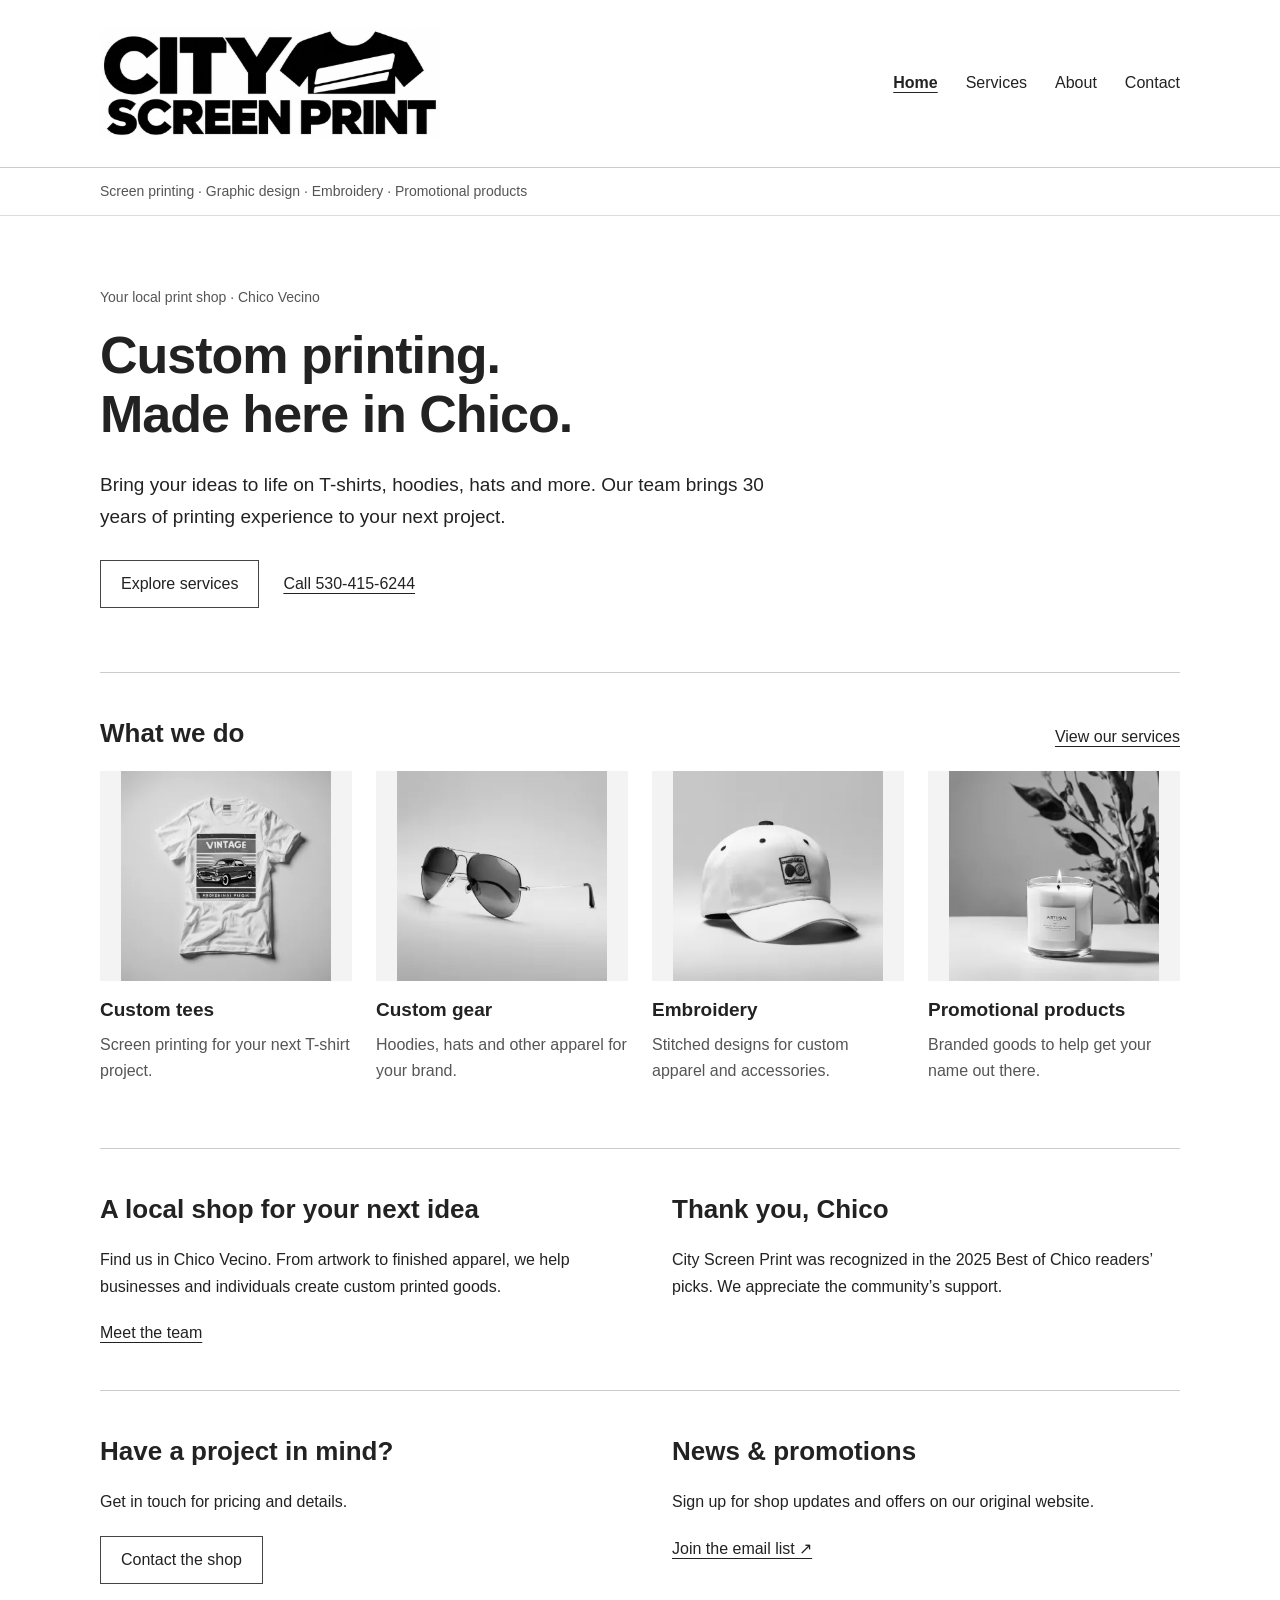
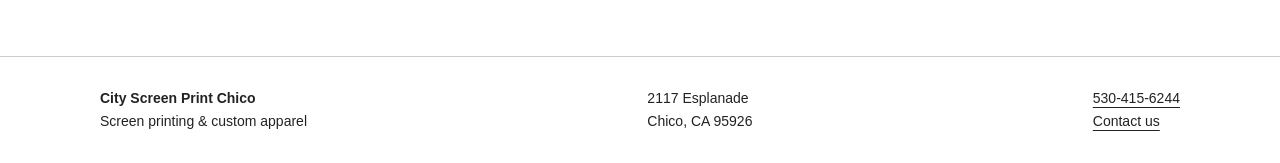
==== commit 80fb5ba1: "Publish compact CITY-left shirt-right logo" ====
--- a/index.html
+++ b/index.html
@@ -1 +1 @@
-<!doctype html><html lang="en"><head><meta charset="utf-8"><meta name="viewport" content="width=device-width,initial-scale=1"><title>Home | City Screen Print Chico</title><meta name="description" content="Screen printing, graphic design, embroidery and promotional products in Chico, California."><link rel="stylesheet" href="./styles.css"><link rel="icon" type="image/svg+xml" href="data:image/svg+xml,%3Csvg xmlns='http://www.w3.org/2000/svg' viewBox='0 0 32 32'%3E%3Crect width='32' height='32' fill='%23222'/%3E%3Ctext x='16' y='23' text-anchor='middle' fill='white' font-family='Arial' font-size='22'%3EC%3C/text%3E%3C/svg%3E"><script src="./bigDrumUtilities.js"></script></head><body><a class="skip" href="#main">Skip to content</a><header><div class="wrap header"><a class="brand" href="./"><img src="./assets/city-screen-print-logo.webp" alt="City Screen Print — Chico, California" width="1020" height="261" fetchpriority="high"></a><nav aria-label="Main navigation"><a href="./" aria-current="page">Home</a><a href="./services/">Services</a><a href="./about/">About</a><a href="./contact/">Contact</a></nav></div></header><div class="strap"><div class="wrap">Screen printing · Graphic design · Embroidery · Promotional products</div></div><main id="main" class="wrap"><div class="hero"><p class="eyebrow">Your local print shop · Chico Vecino</p><h1>Custom printing.<br>Made here in Chico.</h1><p class="lead">Bring your ideas to life on T-shirts, hoodies, hats and more. Our team brings 30 years of printing experience to your next project.</p><div class="actions"><a class="button" href="./services/">Explore services</a><a href="tel:+15304156244">Call 530-415-6244</a></div></div><section class="band"><div class="section-top"><h2>What we do</h2><a href="./services/">View our services</a></div><div class="grid"><article><img src="./assets/tees.webp" alt="Custom tees" width="286" height="335" srcset="./assets/tees-small.webp 320w, ./assets/tees.webp 640w" sizes="(max-width: 700px) calc((100vw - 52px) / 2), (max-width: 1128px) calc((100vw - 120px) / 4), 252px" decoding="async" loading="lazy"><h3>Custom tees</h3><p>Screen printing for your next T-shirt project.</p></article><article><img src="./assets/gear.webp" alt="Custom gear" width="286" height="335" srcset="./assets/gear-small.webp 320w, ./assets/gear.webp 640w" sizes="(max-width: 700px) calc((100vw - 52px) / 2), (max-width: 1128px) calc((100vw - 120px) / 4), 252px" decoding="async" loading="lazy"><h3>Custom gear</h3><p>Hoodies, hats and other apparel for your brand.</p></article><article><img src="./assets/embroidery.webp" alt="Embroidery" width="286" height="335" srcset="./assets/embroidery-small.webp 320w, ./assets/embroidery.webp 640w" sizes="(max-width: 700px) calc((100vw - 52px) / 2), (max-width: 1128px) calc((100vw - 120px) / 4), 252px" decoding="async" loading="lazy"><h3>Embroidery</h3><p>Stitched designs for custom apparel and accessories.</p></article><article><img src="./assets/goods.webp" alt="Promotional products" width="286" height="335" srcset="./assets/goods-small.webp 320w, ./assets/goods.webp 640w" sizes="(max-width: 700px) calc((100vw - 52px) / 2), (max-width: 1128px) calc((100vw - 120px) / 4), 252px" decoding="async" loading="lazy"><h3>Promotional products</h3><p>Branded goods to help get your name out there.</p></article></div></section><section class="band split"><div><h2>A local shop for your next idea</h2><p>Find us in Chico Vecino. From artwork to finished apparel, we help businesses and individuals create custom printed goods.</p><a href="./about/">Meet the team</a></div><div><h2>Thank you, Chico</h2><p>City Screen Print was recognized in the 2025 Best of Chico readers’ picks. We appreciate the community’s support.</p></div></section><section class="band split"><div><h2>Have a project in mind?</h2><p>Get in touch for pricing and details.</p><a class="button" href="./contact/">Contact the shop</a></div><div><h2>News & promotions</h2><p>Sign up for shop updates and offers on our original website.</p><a href="https://www.cityscreenprintchico.com/home" target="_blank" rel="noopener">Join the email list ↗</a></div></section></main><footer><div class="wrap footer"><div><strong>City Screen Print Chico</strong><br>Screen printing & custom apparel</div><address>2117 Esplanade<br>Chico, CA 95926</address><div><a href="tel:+15304156244">530-415-6244</a><br><a href="./contact/">Contact us</a></div></div></footer></body></html>+<!doctype html><html lang="en"><head><meta charset="utf-8"><meta name="viewport" content="width=device-width,initial-scale=1"><title>Home | City Screen Print Chico</title><meta name="description" content="Screen printing, graphic design, embroidery and promotional products in Chico, California."><link rel="stylesheet" href="./styles.css"><link rel="icon" type="image/svg+xml" href="data:image/svg+xml,%3Csvg xmlns='http://www.w3.org/2000/svg' viewBox='0 0 32 32'%3E%3Crect width='32' height='32' fill='%23222'/%3E%3Ctext x='16' y='23' text-anchor='middle' fill='white' font-family='Arial' font-size='22'%3EC%3C/text%3E%3C/svg%3E"><script src="./bigDrumUtilities.js"></script></head><body><a class="skip" href="#main">Skip to content</a><header><div class="wrap header"><a class="brand" href="./"><img src="./assets/city-screen-print-logo-v4.webp" alt="City Screen Print — Chico, California" width="1044" height="342" fetchpriority="high"></a><nav aria-label="Main navigation"><a href="./" aria-current="page">Home</a><a href="./services/">Services</a><a href="./about/">About</a><a href="./contact/">Contact</a></nav></div></header><div class="strap"><div class="wrap">Screen printing · Graphic design · Embroidery · Promotional products</div></div><main id="main" class="wrap"><div class="hero"><p class="eyebrow">Your local print shop · Chico Vecino</p><h1>Custom printing.<br>Made here in Chico.</h1><p class="lead">Bring your ideas to life on T-shirts, hoodies, hats and more. Our team brings 30 years of printing experience to your next project.</p><div class="actions"><a class="button" href="./services/">Explore services</a><a href="tel:+15304156244">Call 530-415-6244</a></div></div><section class="band"><div class="section-top"><h2>What we do</h2><a href="./services/">View our services</a></div><div class="grid"><article><img src="./assets/tees.webp" alt="Custom tees" width="286" height="335" srcset="./assets/tees-small.webp 320w, ./assets/tees.webp 640w" sizes="(max-width: 700px) calc((100vw - 52px) / 2), (max-width: 1128px) calc((100vw - 120px) / 4), 252px" decoding="async" loading="lazy"><h3>Custom tees</h3><p>Screen printing for your next T-shirt project.</p></article><article><img src="./assets/gear.webp" alt="Custom gear" width="286" height="335" srcset="./assets/gear-small.webp 320w, ./assets/gear.webp 640w" sizes="(max-width: 700px) calc((100vw - 52px) / 2), (max-width: 1128px) calc((100vw - 120px) / 4), 252px" decoding="async" loading="lazy"><h3>Custom gear</h3><p>Hoodies, hats and other apparel for your brand.</p></article><article><img src="./assets/embroidery.webp" alt="Embroidery" width="286" height="335" srcset="./assets/embroidery-small.webp 320w, ./assets/embroidery.webp 640w" sizes="(max-width: 700px) calc((100vw - 52px) / 2), (max-width: 1128px) calc((100vw - 120px) / 4), 252px" decoding="async" loading="lazy"><h3>Embroidery</h3><p>Stitched designs for custom apparel and accessories.</p></article><article><img src="./assets/goods.webp" alt="Promotional products" width="286" height="335" srcset="./assets/goods-small.webp 320w, ./assets/goods.webp 640w" sizes="(max-width: 700px) calc((100vw - 52px) / 2), (max-width: 1128px) calc((100vw - 120px) / 4), 252px" decoding="async" loading="lazy"><h3>Promotional products</h3><p>Branded goods to help get your name out there.</p></article></div></section><section class="band split"><div><h2>A local shop for your next idea</h2><p>Find us in Chico Vecino. From artwork to finished apparel, we help businesses and individuals create custom printed goods.</p><a href="./about/">Meet the team</a></div><div><h2>Thank you, Chico</h2><p>City Screen Print was recognized in the 2025 Best of Chico readers’ picks. We appreciate the community’s support.</p></div></section><section class="band split"><div><h2>Have a project in mind?</h2><p>Get in touch for pricing and details.</p><a class="button" href="./contact/">Contact the shop</a></div><div><h2>News & promotions</h2><p>Sign up for shop updates and offers on our original website.</p><a href="https://www.cityscreenprintchico.com/home" target="_blank" rel="noopener">Join the email list ↗</a></div></section></main><footer><div class="wrap footer"><div><strong>City Screen Print Chico</strong><br>Screen printing & custom apparel</div><address>2117 Esplanade<br>Chico, CA 95926</address><div><a href="tel:+15304156244">530-415-6244</a><br><a href="./contact/">Contact us</a></div></div></footer></body></html>
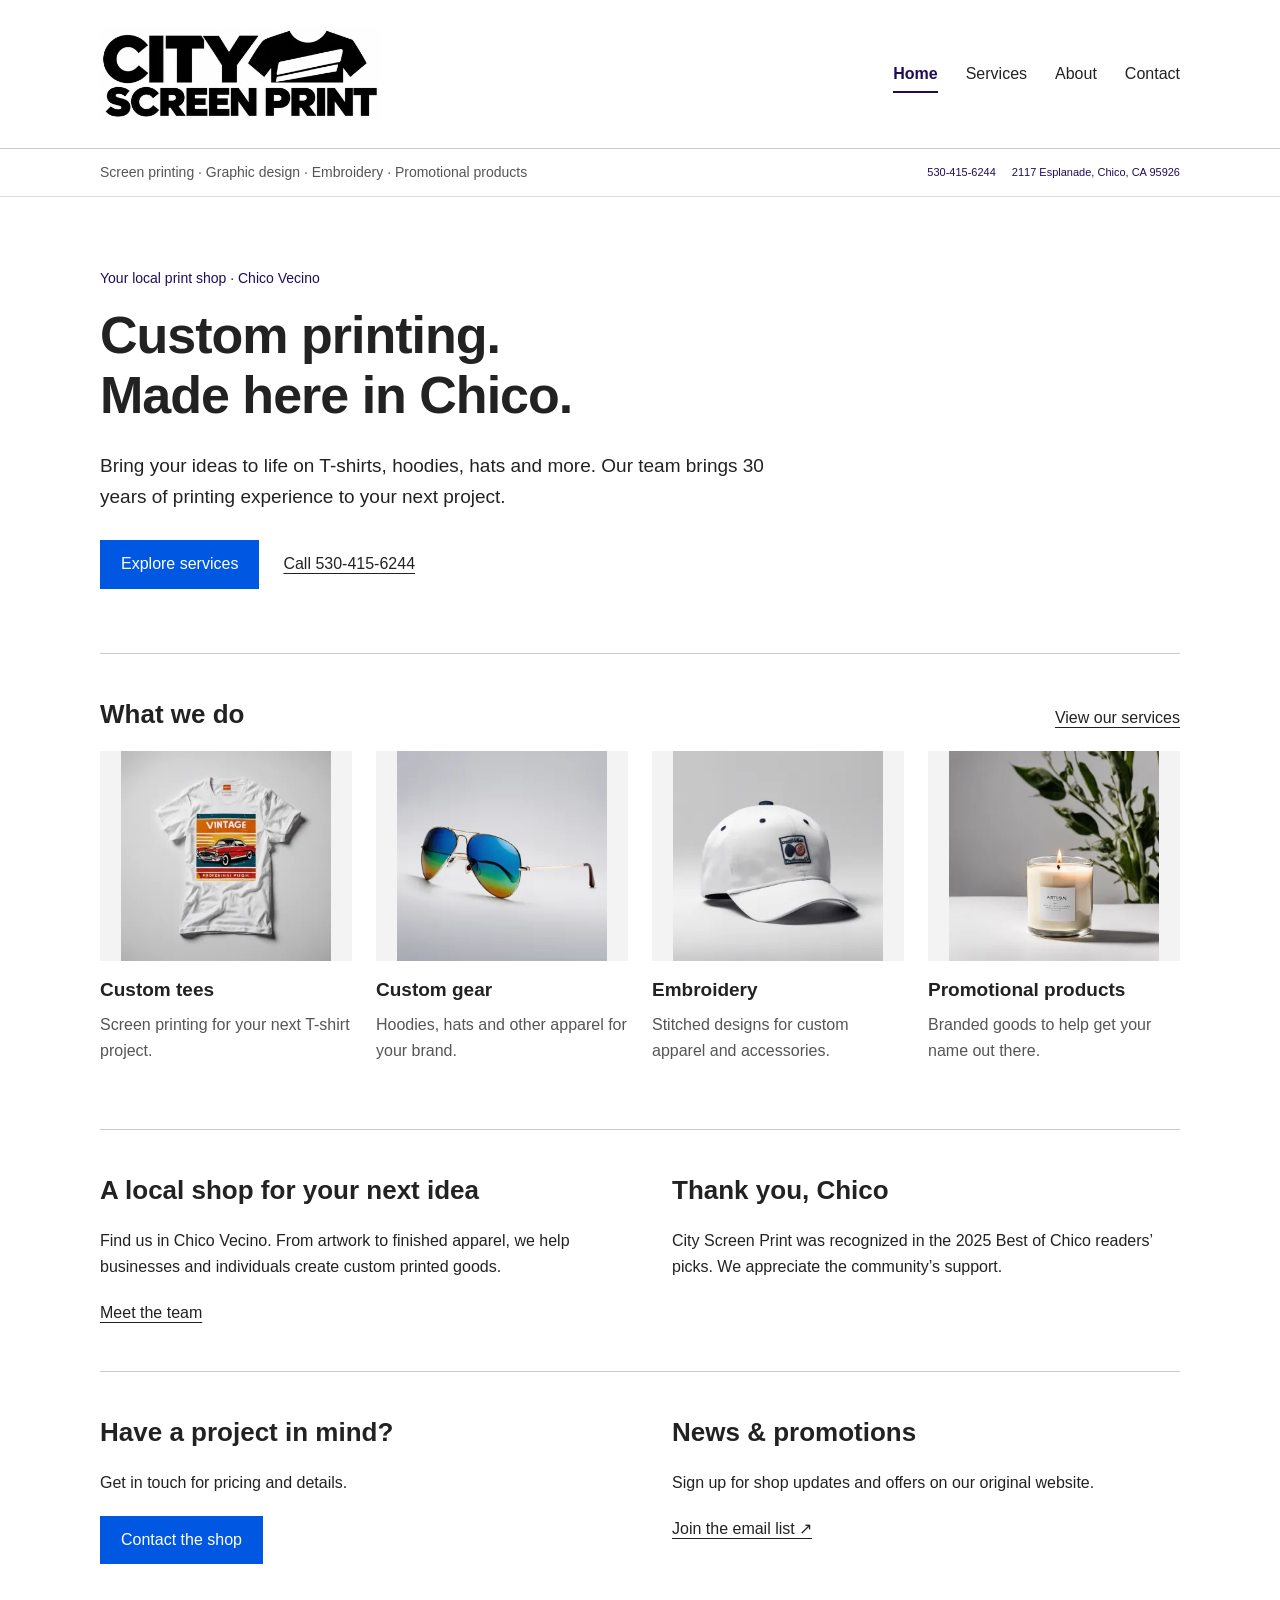
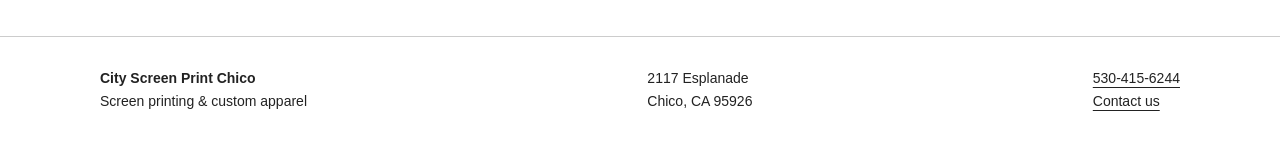
==== commit 0fa94880: "Place compact contact details in services strip" ====
--- a/index.html
+++ b/index.html
@@ -1 +1 @@
-<!doctype html><html lang="en"><head><meta charset="utf-8"><meta name="viewport" content="width=device-width,initial-scale=1"><title>Home | City Screen Print Chico</title><meta name="description" content="Screen printing, graphic design, embroidery and promotional products in Chico, California."><link rel="stylesheet" href="./styles.css"><link rel="icon" type="image/svg+xml" href="data:image/svg+xml,%3Csvg xmlns='http://www.w3.org/2000/svg' viewBox='0 0 32 32'%3E%3Crect width='32' height='32' fill='%23222'/%3E%3Ctext x='16' y='23' text-anchor='middle' fill='white' font-family='Arial' font-size='22'%3EC%3C/text%3E%3C/svg%3E"><script src="./bigDrumUtilities.js"></script></head><body><a class="skip" href="#main">Skip to content</a><header><div class="wrap header"><a class="brand" href="./"><img src="./assets/city-screen-print-logo-v4.webp" alt="City Screen Print — Chico, California" width="1044" height="342" fetchpriority="high"></a><nav aria-label="Main navigation"><a href="./" aria-current="page">Home</a><a href="./services/">Services</a><a href="./about/">About</a><a href="./contact/">Contact</a></nav></div></header><div class="strap"><div class="wrap">Screen printing · Graphic design · Embroidery · Promotional products</div></div><main id="main" class="wrap"><div class="hero"><p class="eyebrow">Your local print shop · Chico Vecino</p><h1>Custom printing.<br>Made here in Chico.</h1><p class="lead">Bring your ideas to life on T-shirts, hoodies, hats and more. Our team brings 30 years of printing experience to your next project.</p><div class="actions"><a class="button" href="./services/">Explore services</a><a href="tel:+15304156244">Call 530-415-6244</a></div></div><section class="band"><div class="section-top"><h2>What we do</h2><a href="./services/">View our services</a></div><div class="grid"><article><img src="./assets/tees.webp" alt="Custom tees" width="286" height="335" srcset="./assets/tees-small.webp 320w, ./assets/tees.webp 640w" sizes="(max-width: 700px) calc((100vw - 52px) / 2), (max-width: 1128px) calc((100vw - 120px) / 4), 252px" decoding="async" loading="lazy"><h3>Custom tees</h3><p>Screen printing for your next T-shirt project.</p></article><article><img src="./assets/gear.webp" alt="Custom gear" width="286" height="335" srcset="./assets/gear-small.webp 320w, ./assets/gear.webp 640w" sizes="(max-width: 700px) calc((100vw - 52px) / 2), (max-width: 1128px) calc((100vw - 120px) / 4), 252px" decoding="async" loading="lazy"><h3>Custom gear</h3><p>Hoodies, hats and other apparel for your brand.</p></article><article><img src="./assets/embroidery.webp" alt="Embroidery" width="286" height="335" srcset="./assets/embroidery-small.webp 320w, ./assets/embroidery.webp 640w" sizes="(max-width: 700px) calc((100vw - 52px) / 2), (max-width: 1128px) calc((100vw - 120px) / 4), 252px" decoding="async" loading="lazy"><h3>Embroidery</h3><p>Stitched designs for custom apparel and accessories.</p></article><article><img src="./assets/goods.webp" alt="Promotional products" width="286" height="335" srcset="./assets/goods-small.webp 320w, ./assets/goods.webp 640w" sizes="(max-width: 700px) calc((100vw - 52px) / 2), (max-width: 1128px) calc((100vw - 120px) / 4), 252px" decoding="async" loading="lazy"><h3>Promotional products</h3><p>Branded goods to help get your name out there.</p></article></div></section><section class="band split"><div><h2>A local shop for your next idea</h2><p>Find us in Chico Vecino. From artwork to finished apparel, we help businesses and individuals create custom printed goods.</p><a href="./about/">Meet the team</a></div><div><h2>Thank you, Chico</h2><p>City Screen Print was recognized in the 2025 Best of Chico readers’ picks. We appreciate the community’s support.</p></div></section><section class="band split"><div><h2>Have a project in mind?</h2><p>Get in touch for pricing and details.</p><a class="button" href="./contact/">Contact the shop</a></div><div><h2>News & promotions</h2><p>Sign up for shop updates and offers on our original website.</p><a href="https://www.cityscreenprintchico.com/home" target="_blank" rel="noopener">Join the email list ↗</a></div></section></main><footer><div class="wrap footer"><div><strong>City Screen Print Chico</strong><br>Screen printing & custom apparel</div><address>2117 Esplanade<br>Chico, CA 95926</address><div><a href="tel:+15304156244">530-415-6244</a><br><a href="./contact/">Contact us</a></div></div></footer></body></html>+<!doctype html><html lang="en"><head><meta charset="utf-8"><meta name="viewport" content="width=device-width,initial-scale=1"><title>Home | City Screen Print Chico</title><meta name="description" content="Screen printing, graphic design, embroidery and promotional products in Chico, California."><link rel="stylesheet" href="./styles.css?v=contact-strip-3"><link rel="icon" type="image/svg+xml" href="data:image/svg+xml,%3Csvg xmlns='http://www.w3.org/2000/svg' viewBox='0 0 32 32'%3E%3Crect width='32' height='32' fill='%23222'/%3E%3Ctext x='16' y='23' text-anchor='middle' fill='white' font-family='Arial' font-size='22'%3EC%3C/text%3E%3C/svg%3E"><script src="./bigDrumUtilities.js"></script></head><body><a class="skip" href="#main">Skip to content</a><header><div class="wrap header"><a class="brand" href="./"><img src="./assets/city-screen-print-logo-v4.webp" alt="City Screen Print — Chico, California" width="1044" height="342" fetchpriority="high"></a><nav aria-label="Main navigation"><a href="./" aria-current="page">Home</a><a href="./services/">Services</a><a href="./about/">About</a><a href="./contact/">Contact</a></nav></div></header><div class="strap"><div class="wrap strap-inner"><span>Screen printing · Graphic design · Embroidery · Promotional products</span><div class="strap-contact"><a href="tel:+15304156244">530-415-6244</a><address><a href="https://www.google.com/maps/search/?api=1&amp;query=2117+Esplanade+Chico+CA+95926" target="_blank" rel="noopener">2117 Esplanade, Chico, CA 95926</a></address></div></div></div><main id="main" class="wrap"><div class="hero"><p class="eyebrow">Your local print shop · Chico Vecino</p><h1>Custom printing.<br>Made here in Chico.</h1><p class="lead">Bring your ideas to life on T-shirts, hoodies, hats and more. Our team brings 30 years of printing experience to your next project.</p><div class="actions"><a class="button" href="./services/">Explore services</a><a href="tel:+15304156244">Call 530-415-6244</a></div></div><section class="band"><div class="section-top"><h2>What we do</h2><a href="./services/">View our services</a></div><div class="grid"><article><img src="./assets/tees.webp" alt="Custom tees" width="286" height="335" srcset="./assets/tees-small.webp 320w, ./assets/tees.webp 640w" sizes="(max-width: 700px) calc((100vw - 52px) / 2), (max-width: 1128px) calc((100vw - 120px) / 4), 252px" decoding="async" loading="lazy"><h3>Custom tees</h3><p>Screen printing for your next T-shirt project.</p></article><article><img src="./assets/gear.webp" alt="Custom gear" width="286" height="335" srcset="./assets/gear-small.webp 320w, ./assets/gear.webp 640w" sizes="(max-width: 700px) calc((100vw - 52px) / 2), (max-width: 1128px) calc((100vw - 120px) / 4), 252px" decoding="async" loading="lazy"><h3>Custom gear</h3><p>Hoodies, hats and other apparel for your brand.</p></article><article><img src="./assets/embroidery.webp" alt="Embroidery" width="286" height="335" srcset="./assets/embroidery-small.webp 320w, ./assets/embroidery.webp 640w" sizes="(max-width: 700px) calc((100vw - 52px) / 2), (max-width: 1128px) calc((100vw - 120px) / 4), 252px" decoding="async" loading="lazy"><h3>Embroidery</h3><p>Stitched designs for custom apparel and accessories.</p></article><article><img src="./assets/goods.webp" alt="Promotional products" width="286" height="335" srcset="./assets/goods-small.webp 320w, ./assets/goods.webp 640w" sizes="(max-width: 700px) calc((100vw - 52px) / 2), (max-width: 1128px) calc((100vw - 120px) / 4), 252px" decoding="async" loading="lazy"><h3>Promotional products</h3><p>Branded goods to help get your name out there.</p></article></div></section><section class="band split"><div><h2>A local shop for your next idea</h2><p>Find us in Chico Vecino. From artwork to finished apparel, we help businesses and individuals create custom printed goods.</p><a href="./about/">Meet the team</a></div><div><h2>Thank you, Chico</h2><p>City Screen Print was recognized in the 2025 Best of Chico readers’ picks. We appreciate the community’s support.</p></div></section><section class="band split"><div><h2>Have a project in mind?</h2><p>Get in touch for pricing and details.</p><a class="button" href="./contact/">Contact the shop</a></div><div><h2>News & promotions</h2><p>Sign up for shop updates and offers on our original website.</p><a href="https://www.cityscreenprintchico.com/home" target="_blank" rel="noopener">Join the email list ↗</a></div></section></main><footer><div class="wrap footer"><div><strong>City Screen Print Chico</strong><br>Screen printing & custom apparel</div><address>2117 Esplanade<br>Chico, CA 95926</address><div><a href="tel:+15304156244">530-415-6244</a><br><a href="./contact/">Contact us</a></div></div></footer></body></html>
--- a/styles.css
+++ b/styles.css
@@ -1,6 +1,42 @@
-*{box-sizing:border-box}html{scroll-behavior:smooth}body{margin:0;background:#fff;color:#222;font:16px/1.65 Arial,Helvetica,sans-serif}a{color:inherit;text-underline-offset:4px}a:hover{color:#666}a:focus-visible,button:focus-visible{outline:2px solid #222;outline-offset:5px}.wrap{width:min(1080px,calc(100% - 48px));margin:auto}header{border-bottom:1px solid #ccc}.header{display:flex;align-items:center;justify-content:space-between;gap:30px;padding:28px 0}.brand{font-size:20px;font-weight:bold;line-height:1.2;text-decoration:none}.brand small{display:block;font-size:14px;font-weight:normal;margin-top:6px}nav{display:flex;gap:28px;flex-wrap:wrap}nav a{text-decoration:none}nav a[aria-current=page]{text-decoration:underline;font-weight:bold}.strap{padding:12px 0;border-bottom:1px solid #ddd;font-size:14px;color:#555}.hero{padding:70px 0 64px;max-width:750px}.eyebrow{font-size:14px;color:#555;margin:0 0 16px}h1{font-size:clamp(32px,5vw,52px);line-height:1.15;letter-spacing:-1px;margin:0 0 24px}h2{font-size:26px;line-height:1.3;margin:0 0 20px}h3{font-size:19px;line-height:1.4;margin:16px 0 8px}p{margin:0 0 20px}.lead{font-size:19px;max-width:670px}.button{display:inline-block;border:1px solid #444;padding:10px 20px;text-decoration:none;font:inherit;background:white}.button:hover{background:#eee;color:#222}.actions{display:flex;align-items:center;gap:24px;flex-wrap:wrap;margin-top:28px}section.band{padding:44px 0;border-top:1px solid #ccc}.section-top{display:flex;justify-content:space-between;align-items:baseline;gap:20px}.grid{display:grid;grid-template-columns:repeat(4,1fr);gap:24px}.grid img{display:block;width:100%;height:210px;object-fit:contain;filter:grayscale(1);background:#f3f3f3}.grid p{font-size:16px;color:#555}.split{display:grid;grid-template-columns:1fr 1fr;gap:64px}.portrait{width:100%;max-height:420px;object-fit:cover;filter:grayscale(1)}.muted{color:#555}.notice{border:1px solid #ccc;padding:24px}.page{padding:60px 0}.page>h1{margin-bottom:24px}.page-intro{max-width:700px;margin-bottom:40px}footer{border-top:1px solid #ccc;padding:30px 0;margin-top:28px}.footer{display:flex;justify-content:space-between;gap:24px;flex-wrap:wrap;font-size:14px}address{font-style:normal}.skip{position:absolute;left:16px;top:-100px;background:#fff;padding:10px}.skip:focus{top:10px} @media(max-width:700px){.wrap{width:calc(100% - 32px)}.header{align-items:flex-start;flex-direction:column;gap:24px;padding:24px 0}nav{gap:24px}.strap{font-size:12px}.hero{padding:44px 0}.grid{grid-template-columns:repeat(2,1fr);gap:20px}.grid img{height:180px}.split{grid-template-columns:1fr;gap:30px}.page{padding:40px 0}.section-top{display:block}.section-top>a{display:inline-block;margin-bottom:22px}}@media(prefers-reduced-motion:reduce){html{scroll-behavior:auto}}
+*{box-sizing:border-box}html{scroll-behavior:smooth}body{margin:0;background:#fff;color:#222;font:16px/1.65 Arial,Helvetica,sans-serif}a{color:inherit;text-underline-offset:4px}a:hover{color:#666}a:focus-visible,button:focus-visible{outline:2px solid #222;outline-offset:5px}.wrap{width:min(1080px,calc(100% - 48px));margin:auto}header{border-bottom:1px solid #ccc}.header{display:flex;align-items:center;justify-content:space-between;gap:30px;padding:28px 0}.brand{font-size:20px;font-weight:bold;line-height:1.2;text-decoration:none}.brand small{display:block;font-size:14px;font-weight:normal;margin-top:6px}nav{display:flex;gap:28px;flex-wrap:wrap}nav a{text-decoration:none}nav a[aria-current=page]{font-weight:bold}.strap{padding:12px 0;border-bottom:1px solid #ddd;font-size:14px;color:#555}.hero{padding:70px 0 64px;max-width:750px}.eyebrow{font-size:14px;color:#555;margin:0 0 16px}h1{font-size:clamp(32px,5vw,52px);line-height:1.15;letter-spacing:-1px;margin:0 0 24px}h2{font-size:26px;line-height:1.3;margin:0 0 20px}h3{font-size:19px;line-height:1.4;margin:16px 0 8px}p{margin:0 0 20px}.lead{font-size:19px;max-width:670px}.button{display:inline-block;border:1px solid #444;padding:10px 20px;text-decoration:none;font:inherit;background:white}.button:hover{background:#eee;color:#222}.actions{display:flex;align-items:center;gap:24px;flex-wrap:wrap;margin-top:28px}section.band{padding:44px 0;border-top:1px solid #ccc}.section-top{display:flex;justify-content:space-between;align-items:baseline;gap:20px}.grid{display:grid;grid-template-columns:repeat(4,1fr);gap:24px}.grid img{display:block;width:100%;height:210px;object-fit:contain;background:#f3f3f3}.grid p{font-size:16px;color:#555}.split{display:grid;grid-template-columns:1fr 1fr;gap:64px}.portrait{width:100%;max-height:420px;object-fit:cover}.muted{color:#555}.notice{border:1px solid #ccc;padding:24px}.page{padding:60px 0}.page>h1{margin-bottom:24px}.page-intro{max-width:700px;margin-bottom:40px}footer{border-top:1px solid #ccc;padding:30px 0;margin-top:28px}.footer{display:flex;justify-content:space-between;gap:24px;flex-wrap:wrap;font-size:14px}address{font-style:normal}.skip{position:absolute;left:16px;top:-100px;background:#fff;padding:10px}.skip:focus{top:10px} @media(max-width:700px){.wrap{width:calc(100% - 32px)}.header{align-items:flex-start;flex-direction:column;gap:24px;padding:24px 0}nav{gap:24px}.strap{font-size:12px}.hero{padding:44px 0}.grid{grid-template-columns:repeat(2,1fr);gap:20px}.grid img{height:180px}.split{grid-template-columns:1fr;gap:30px}.page{padding:40px 0}.section-top{display:block}.section-top>a{display:inline-block;margin-bottom:22px}}@media(prefers-reduced-motion:reduce){html{scroll-behavior:auto}}
 /* Contact form: full-width controls stay within the mobile layout. */
 .contact-form{display:grid;gap:18px}.form-field{display:grid;gap:6px}.form-field label{font-weight:bold}.form-field label .muted{font-weight:normal}.form-field input,.form-field textarea{width:100%;min-width:0;border:1px solid #aaa;border-radius:0;padding:10px 12px;font:inherit;color:inherit;background:#fff}.form-field textarea{resize:vertical}.form-field input:focus-visible,.form-field textarea:focus-visible{outline:2px solid #222;outline-offset:3px}.contact-form p{margin:0;font-size:14px}.contact-form .button{justify-self:start}.contact-form .button:disabled{color:#777;border-color:#bbb;background:#f3f3f3;cursor:not-allowed}
 
 /* Optimized logo: retain its proportions and fit narrow phone screens. */
-.brand{display:block;flex-shrink:0;width:min(340px,100%)}.brand img{display:block;width:100%;height:auto}@media(max-width:700px){.brand{width:min(300px,100%)}}
+.brand{display:block;flex-shrink:0;width:min(280px,100%)}.brand img{display:block;width:100%;height:auto}@media(max-width:700px){.brand{width:min(250px,100%)}}
+
+/* Restrained color trial, sampled from cityscreenprintchico.com:
+   royal blue for actions, deep indigo for the small eyebrow label.
+   Keep the large surfaces, logo, headings, and body copy neutral. */
+:root{--brand-blue:#0057e1;--brand-indigo:#1f0c59}
+.eyebrow{color:var(--brand-indigo)}
+a:hover{color:var(--brand-blue)}
+a.button{background:var(--brand-blue);border-color:var(--brand-blue);color:#fff}
+a.button:hover{background:var(--brand-indigo);border-color:var(--brand-indigo);color:#fff}
+a:focus-visible,button:focus-visible,.form-field input:focus-visible,.form-field textarea:focus-visible{outline-color:var(--brand-blue)}
+
+/* Navigation underline grows from left to right without shifting the layout.
+   Current-page and keyboard-focus states use the same dark-blue treatment. */
+nav a{position:relative;text-decoration:none}
+nav a::after{
+  content:"";
+  position:absolute;
+  left:0;
+  right:0;
+  bottom:-6px;
+  height:2px;
+  background:var(--brand-indigo);
+  transform:scaleX(0);
+  transform-origin:left;
+  transition:transform 220ms ease;
+}
+nav a:hover,nav a:focus-visible,nav a[aria-current="page"]{color:var(--brand-indigo)}
+nav a:hover::after,nav a:focus-visible::after,nav a[aria-current="page"]::after{transform:scaleX(1)}
+@media(prefers-reduced-motion:reduce){nav a::after{transition:none}}
+
+/* Contact details share the services strip and wrap neatly on smaller screens. */
+.strap-inner{display:flex;align-items:center;justify-content:space-between;flex-wrap:wrap;gap:8px 24px}
+.strap-contact{display:flex;align-items:center;justify-content:flex-end;flex-wrap:wrap;gap:4px 16px;margin-left:auto;text-align:right;font-size:11px;color:var(--brand-indigo)}
+.strap-contact a,.strap-contact a:hover,.strap-contact a:focus-visible{text-decoration:none;color:var(--brand-indigo)}
+.strap-contact address{margin:0}
+.skip{z-index:10}
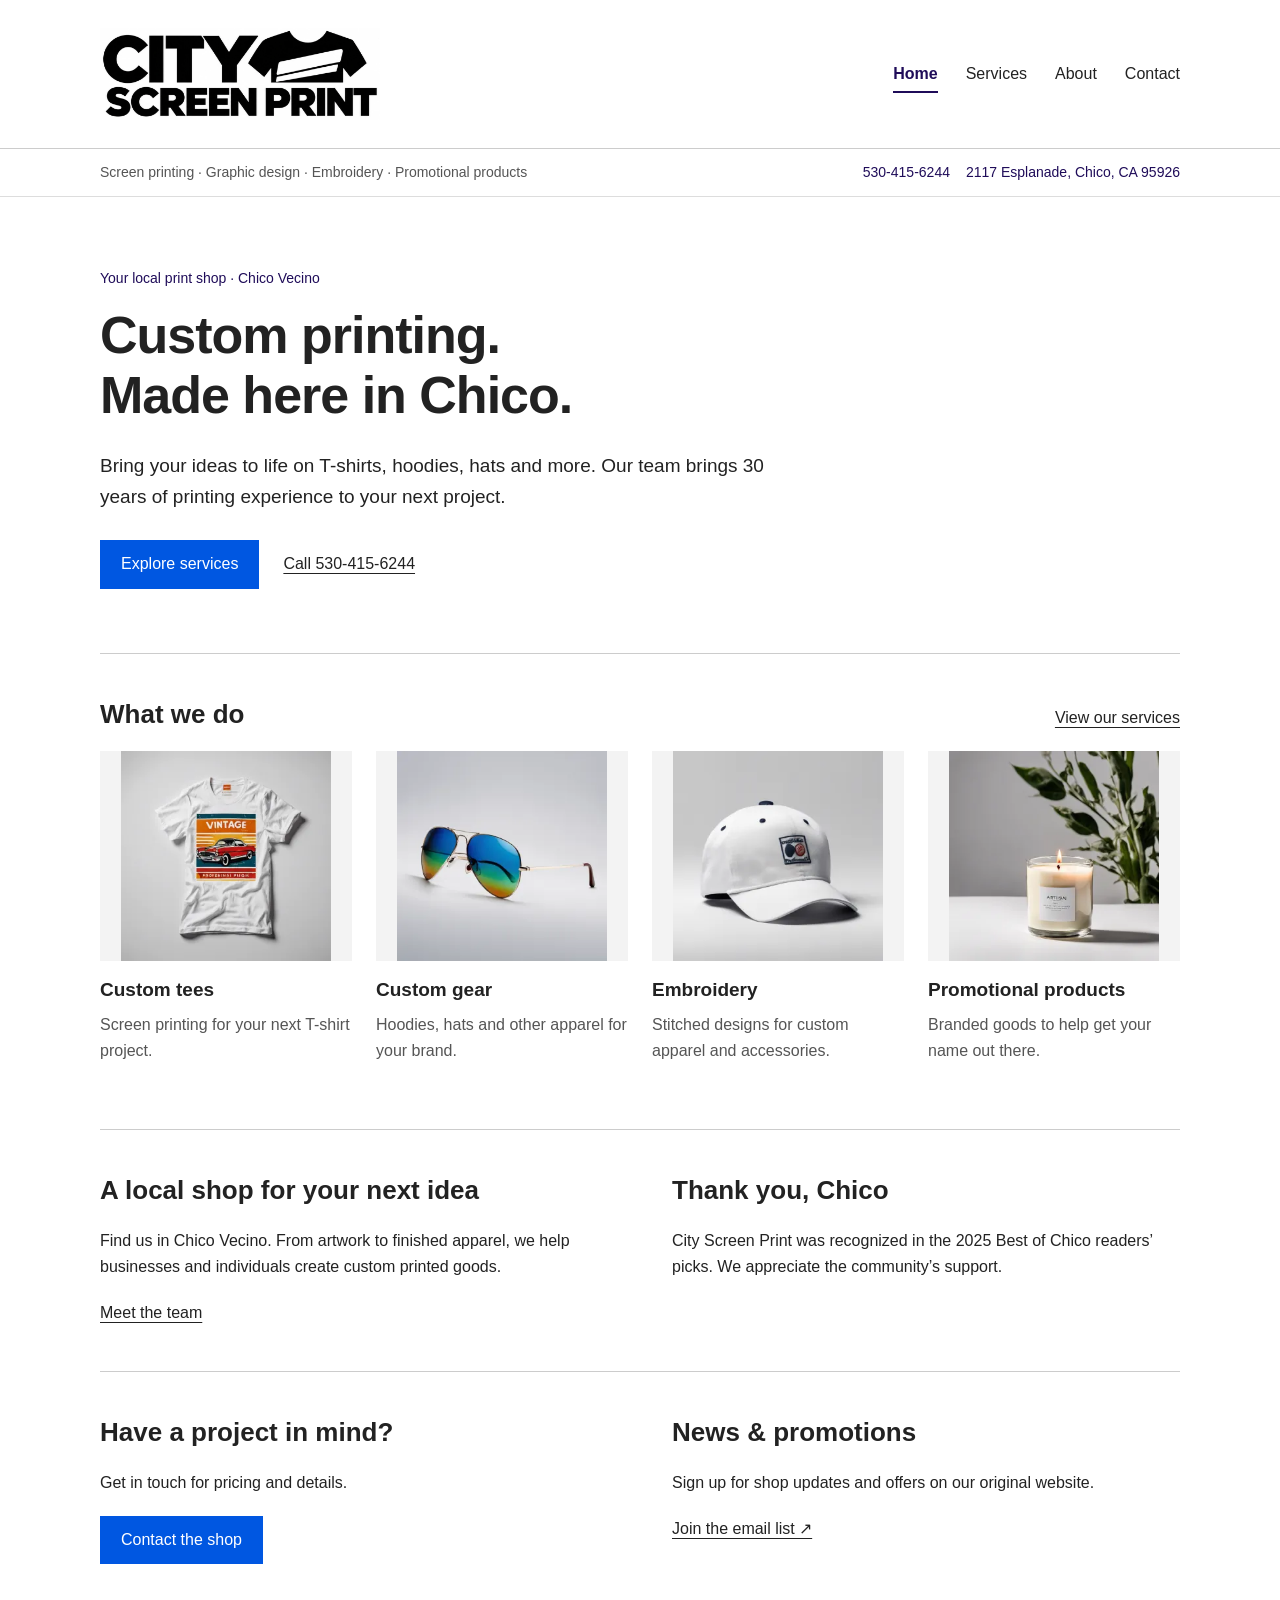
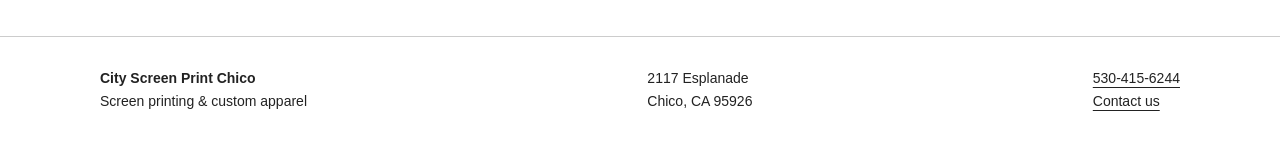
==== commit bb2ff594: "Match contact strip typography to service text" ====
--- a/index.html
+++ b/index.html
@@ -1 +1 @@
-<!doctype html><html lang="en"><head><meta charset="utf-8"><meta name="viewport" content="width=device-width,initial-scale=1"><title>Home | City Screen Print Chico</title><meta name="description" content="Screen printing, graphic design, embroidery and promotional products in Chico, California."><link rel="stylesheet" href="./styles.css?v=contact-strip-3"><link rel="icon" type="image/svg+xml" href="data:image/svg+xml,%3Csvg xmlns='http://www.w3.org/2000/svg' viewBox='0 0 32 32'%3E%3Crect width='32' height='32' fill='%23222'/%3E%3Ctext x='16' y='23' text-anchor='middle' fill='white' font-family='Arial' font-size='22'%3EC%3C/text%3E%3C/svg%3E"><script src="./bigDrumUtilities.js"></script></head><body><a class="skip" href="#main">Skip to content</a><header><div class="wrap header"><a class="brand" href="./"><img src="./assets/city-screen-print-logo-v4.webp" alt="City Screen Print — Chico, California" width="1044" height="342" fetchpriority="high"></a><nav aria-label="Main navigation"><a href="./" aria-current="page">Home</a><a href="./services/">Services</a><a href="./about/">About</a><a href="./contact/">Contact</a></nav></div></header><div class="strap"><div class="wrap strap-inner"><span>Screen printing · Graphic design · Embroidery · Promotional products</span><div class="strap-contact"><a href="tel:+15304156244">530-415-6244</a><address><a href="https://www.google.com/maps/search/?api=1&amp;query=2117+Esplanade+Chico+CA+95926" target="_blank" rel="noopener">2117 Esplanade, Chico, CA 95926</a></address></div></div></div><main id="main" class="wrap"><div class="hero"><p class="eyebrow">Your local print shop · Chico Vecino</p><h1>Custom printing.<br>Made here in Chico.</h1><p class="lead">Bring your ideas to life on T-shirts, hoodies, hats and more. Our team brings 30 years of printing experience to your next project.</p><div class="actions"><a class="button" href="./services/">Explore services</a><a href="tel:+15304156244">Call 530-415-6244</a></div></div><section class="band"><div class="section-top"><h2>What we do</h2><a href="./services/">View our services</a></div><div class="grid"><article><img src="./assets/tees.webp" alt="Custom tees" width="286" height="335" srcset="./assets/tees-small.webp 320w, ./assets/tees.webp 640w" sizes="(max-width: 700px) calc((100vw - 52px) / 2), (max-width: 1128px) calc((100vw - 120px) / 4), 252px" decoding="async" loading="lazy"><h3>Custom tees</h3><p>Screen printing for your next T-shirt project.</p></article><article><img src="./assets/gear.webp" alt="Custom gear" width="286" height="335" srcset="./assets/gear-small.webp 320w, ./assets/gear.webp 640w" sizes="(max-width: 700px) calc((100vw - 52px) / 2), (max-width: 1128px) calc((100vw - 120px) / 4), 252px" decoding="async" loading="lazy"><h3>Custom gear</h3><p>Hoodies, hats and other apparel for your brand.</p></article><article><img src="./assets/embroidery.webp" alt="Embroidery" width="286" height="335" srcset="./assets/embroidery-small.webp 320w, ./assets/embroidery.webp 640w" sizes="(max-width: 700px) calc((100vw - 52px) / 2), (max-width: 1128px) calc((100vw - 120px) / 4), 252px" decoding="async" loading="lazy"><h3>Embroidery</h3><p>Stitched designs for custom apparel and accessories.</p></article><article><img src="./assets/goods.webp" alt="Promotional products" width="286" height="335" srcset="./assets/goods-small.webp 320w, ./assets/goods.webp 640w" sizes="(max-width: 700px) calc((100vw - 52px) / 2), (max-width: 1128px) calc((100vw - 120px) / 4), 252px" decoding="async" loading="lazy"><h3>Promotional products</h3><p>Branded goods to help get your name out there.</p></article></div></section><section class="band split"><div><h2>A local shop for your next idea</h2><p>Find us in Chico Vecino. From artwork to finished apparel, we help businesses and individuals create custom printed goods.</p><a href="./about/">Meet the team</a></div><div><h2>Thank you, Chico</h2><p>City Screen Print was recognized in the 2025 Best of Chico readers’ picks. We appreciate the community’s support.</p></div></section><section class="band split"><div><h2>Have a project in mind?</h2><p>Get in touch for pricing and details.</p><a class="button" href="./contact/">Contact the shop</a></div><div><h2>News & promotions</h2><p>Sign up for shop updates and offers on our original website.</p><a href="https://www.cityscreenprintchico.com/home" target="_blank" rel="noopener">Join the email list ↗</a></div></section></main><footer><div class="wrap footer"><div><strong>City Screen Print Chico</strong><br>Screen printing & custom apparel</div><address>2117 Esplanade<br>Chico, CA 95926</address><div><a href="tel:+15304156244">530-415-6244</a><br><a href="./contact/">Contact us</a></div></div></footer></body></html>+<!doctype html><html lang="en"><head><meta charset="utf-8"><meta name="viewport" content="width=device-width,initial-scale=1"><title>Home | City Screen Print Chico</title><meta name="description" content="Screen printing, graphic design, embroidery and promotional products in Chico, California."><link rel="stylesheet" href="./styles.css?v=contact-strip-4"><link rel="icon" type="image/svg+xml" href="data:image/svg+xml,%3Csvg xmlns='http://www.w3.org/2000/svg' viewBox='0 0 32 32'%3E%3Crect width='32' height='32' fill='%23222'/%3E%3Ctext x='16' y='23' text-anchor='middle' fill='white' font-family='Arial' font-size='22'%3EC%3C/text%3E%3C/svg%3E"><script src="./bigDrumUtilities.js"></script></head><body><a class="skip" href="#main">Skip to content</a><header><div class="wrap header"><a class="brand" href="./"><img src="./assets/city-screen-print-logo-v4.webp" alt="City Screen Print — Chico, California" width="1044" height="342" fetchpriority="high"></a><nav aria-label="Main navigation"><a href="./" aria-current="page">Home</a><a href="./services/">Services</a><a href="./about/">About</a><a href="./contact/">Contact</a></nav></div></header><div class="strap"><div class="wrap strap-inner"><span>Screen printing · Graphic design · Embroidery · Promotional products</span><div class="strap-contact"><a href="tel:+15304156244">530-415-6244</a><address><a href="https://www.google.com/maps/search/?api=1&amp;query=2117+Esplanade+Chico+CA+95926" target="_blank" rel="noopener">2117 Esplanade, Chico, CA 95926</a></address></div></div></div><main id="main" class="wrap"><div class="hero"><p class="eyebrow">Your local print shop · Chico Vecino</p><h1>Custom printing.<br>Made here in Chico.</h1><p class="lead">Bring your ideas to life on T-shirts, hoodies, hats and more. Our team brings 30 years of printing experience to your next project.</p><div class="actions"><a class="button" href="./services/">Explore services</a><a href="tel:+15304156244">Call 530-415-6244</a></div></div><section class="band"><div class="section-top"><h2>What we do</h2><a href="./services/">View our services</a></div><div class="grid"><article><img src="./assets/tees.webp" alt="Custom tees" width="286" height="335" srcset="./assets/tees-small.webp 320w, ./assets/tees.webp 640w" sizes="(max-width: 700px) calc((100vw - 52px) / 2), (max-width: 1128px) calc((100vw - 120px) / 4), 252px" decoding="async" loading="lazy"><h3>Custom tees</h3><p>Screen printing for your next T-shirt project.</p></article><article><img src="./assets/gear.webp" alt="Custom gear" width="286" height="335" srcset="./assets/gear-small.webp 320w, ./assets/gear.webp 640w" sizes="(max-width: 700px) calc((100vw - 52px) / 2), (max-width: 1128px) calc((100vw - 120px) / 4), 252px" decoding="async" loading="lazy"><h3>Custom gear</h3><p>Hoodies, hats and other apparel for your brand.</p></article><article><img src="./assets/embroidery.webp" alt="Embroidery" width="286" height="335" srcset="./assets/embroidery-small.webp 320w, ./assets/embroidery.webp 640w" sizes="(max-width: 700px) calc((100vw - 52px) / 2), (max-width: 1128px) calc((100vw - 120px) / 4), 252px" decoding="async" loading="lazy"><h3>Embroidery</h3><p>Stitched designs for custom apparel and accessories.</p></article><article><img src="./assets/goods.webp" alt="Promotional products" width="286" height="335" srcset="./assets/goods-small.webp 320w, ./assets/goods.webp 640w" sizes="(max-width: 700px) calc((100vw - 52px) / 2), (max-width: 1128px) calc((100vw - 120px) / 4), 252px" decoding="async" loading="lazy"><h3>Promotional products</h3><p>Branded goods to help get your name out there.</p></article></div></section><section class="band split"><div><h2>A local shop for your next idea</h2><p>Find us in Chico Vecino. From artwork to finished apparel, we help businesses and individuals create custom printed goods.</p><a href="./about/">Meet the team</a></div><div><h2>Thank you, Chico</h2><p>City Screen Print was recognized in the 2025 Best of Chico readers’ picks. We appreciate the community’s support.</p></div></section><section class="band split"><div><h2>Have a project in mind?</h2><p>Get in touch for pricing and details.</p><a class="button" href="./contact/">Contact the shop</a></div><div><h2>News & promotions</h2><p>Sign up for shop updates and offers on our original website.</p><a href="https://www.cityscreenprintchico.com/home" target="_blank" rel="noopener">Join the email list ↗</a></div></section></main><footer><div class="wrap footer"><div><strong>City Screen Print Chico</strong><br>Screen printing & custom apparel</div><address>2117 Esplanade<br>Chico, CA 95926</address><div><a href="tel:+15304156244">530-415-6244</a><br><a href="./contact/">Contact us</a></div></div></footer></body></html>
--- a/styles.css
+++ b/styles.css
@@ -36,7 +36,7 @@
 
 /* Contact details share the services strip and wrap neatly on smaller screens. */
 .strap-inner{display:flex;align-items:center;justify-content:space-between;flex-wrap:wrap;gap:8px 24px}
-.strap-contact{display:flex;align-items:center;justify-content:flex-end;flex-wrap:wrap;gap:4px 16px;margin-left:auto;text-align:right;font-size:11px;color:var(--brand-indigo)}
+.strap-contact{display:flex;align-items:center;justify-content:flex-end;flex-wrap:wrap;gap:4px 16px;margin-left:auto;text-align:right;font-size:inherit;color:var(--brand-indigo)}
 .strap-contact a,.strap-contact a:hover,.strap-contact a:focus-visible{text-decoration:none;color:var(--brand-indigo)}
 .strap-contact address{margin:0}
 .skip{z-index:10}
